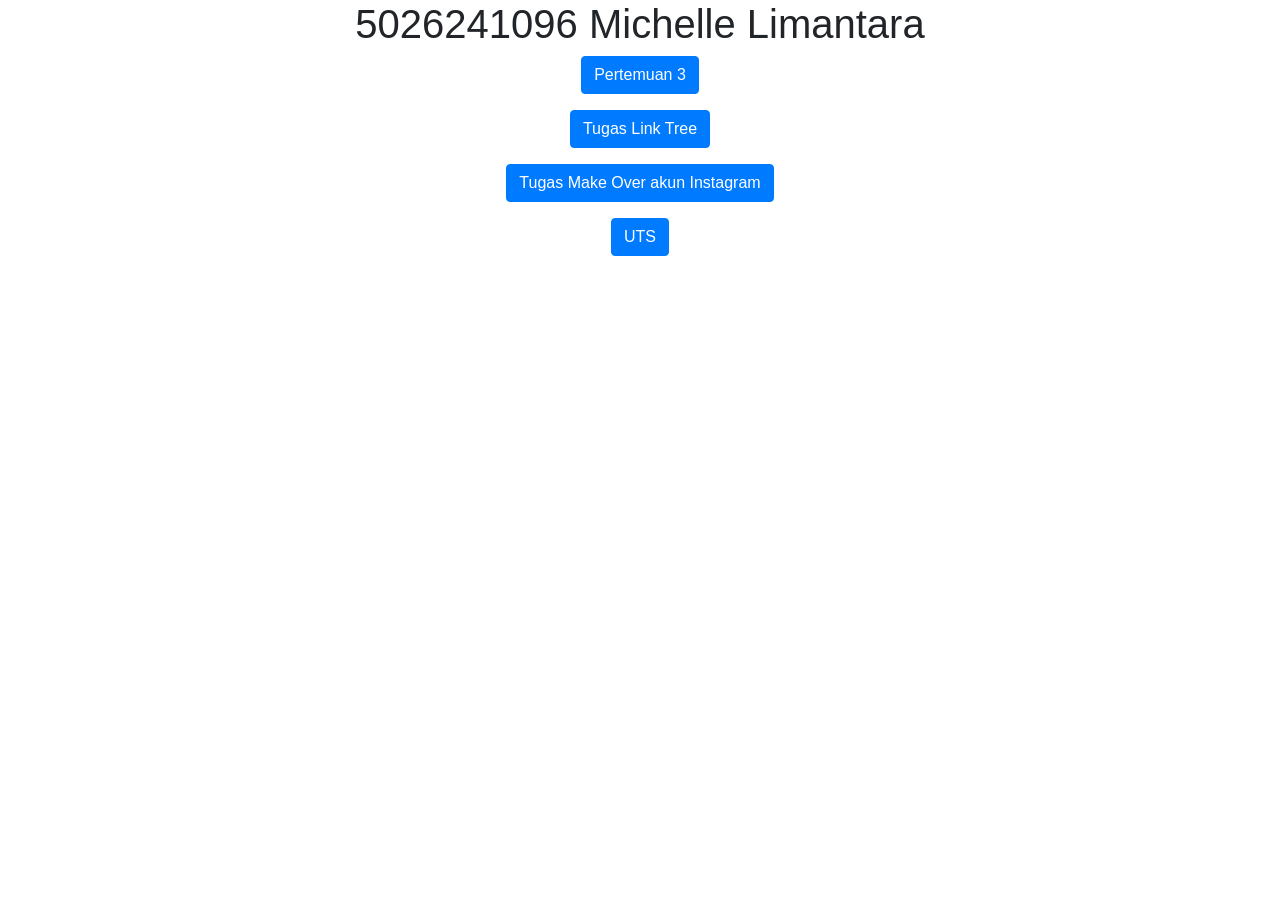
==== index.html @ f4c2e49e "pertemuan 5" ====
<!DOCTYPE html>
<html lang="en">

<head>
    <title>5026241096</title>
    <meta charset="utf-8">
    <meta name="viewport" content="width=device-width, initial-scale=1">
    <link rel="stylesheet" href="https://cdn.jsdelivr.net/npm/bootstrap@4.6.2/dist/css/bootstrap.min.css">
    <script src="https://cdn.jsdelivr.net/npm/jquery@3.7.1/dist/jquery.slim.min.js"></script>
    <script src="https://cdn.jsdelivr.net/npm/popper.js@1.16.1/dist/umd/popper.min.js"></script>
    <script src="https://cdn.jsdelivr.net/npm/bootstrap@4.6.2/dist/js/bootstrap.bundle.min.js"></script>
</head>

<body>
    <div class="container">
        <center>
            <h1>5026241096 Michelle Limantara</h1>
            <p>
                <a href="pertemuan5.html" target="_blank" class="btn btn-primary">
                    Pertemuan 3
                </a>
            </p>
            <p>
                <a href="" target="_blank" class="btn btn-primary">
                    Tugas Link Tree
                </a>
            </p>
            <p>
                <a href="" target="_blank" class="btn btn-primary">
                    Tugas Make Over akun Instagram
                </a>
            </p>
            <p>
                <a href="" target="_blank" class="btn btn-primary">
                    UTS
                </a>
            </p>
        </center>
    </div>
</body>

</html>
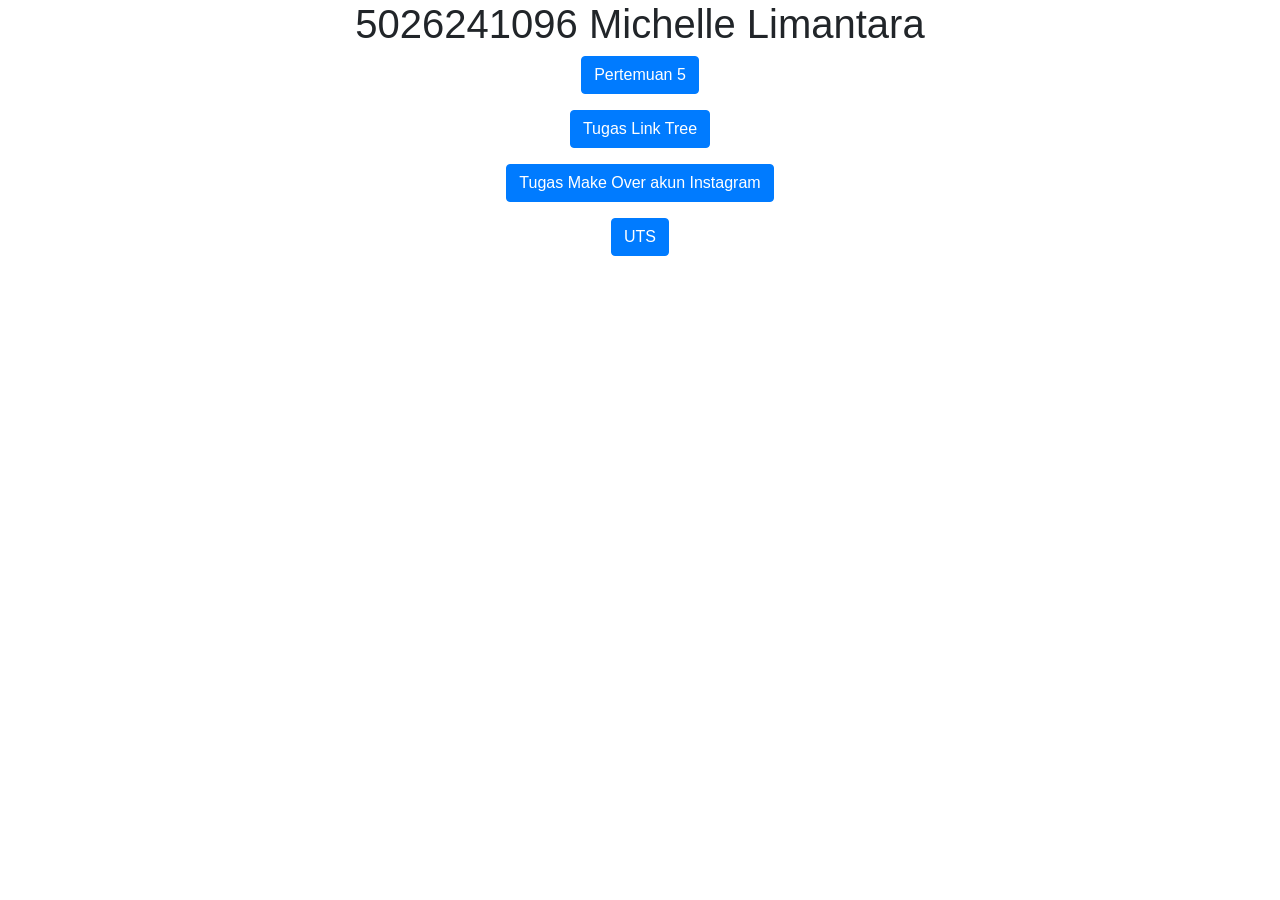
==== commit bf3afb20: "pertemuan 5" ====
--- a/index.html
+++ b/index.html
@@ -17,7 +17,7 @@
             <h1>5026241096 Michelle Limantara</h1>
             <p>
                 <a href="pertemuan5.html" target="_blank" class="btn btn-primary">
-                    Pertemuan 3
+                    Pertemuan 5
                 </a>
             </p>
             <p>
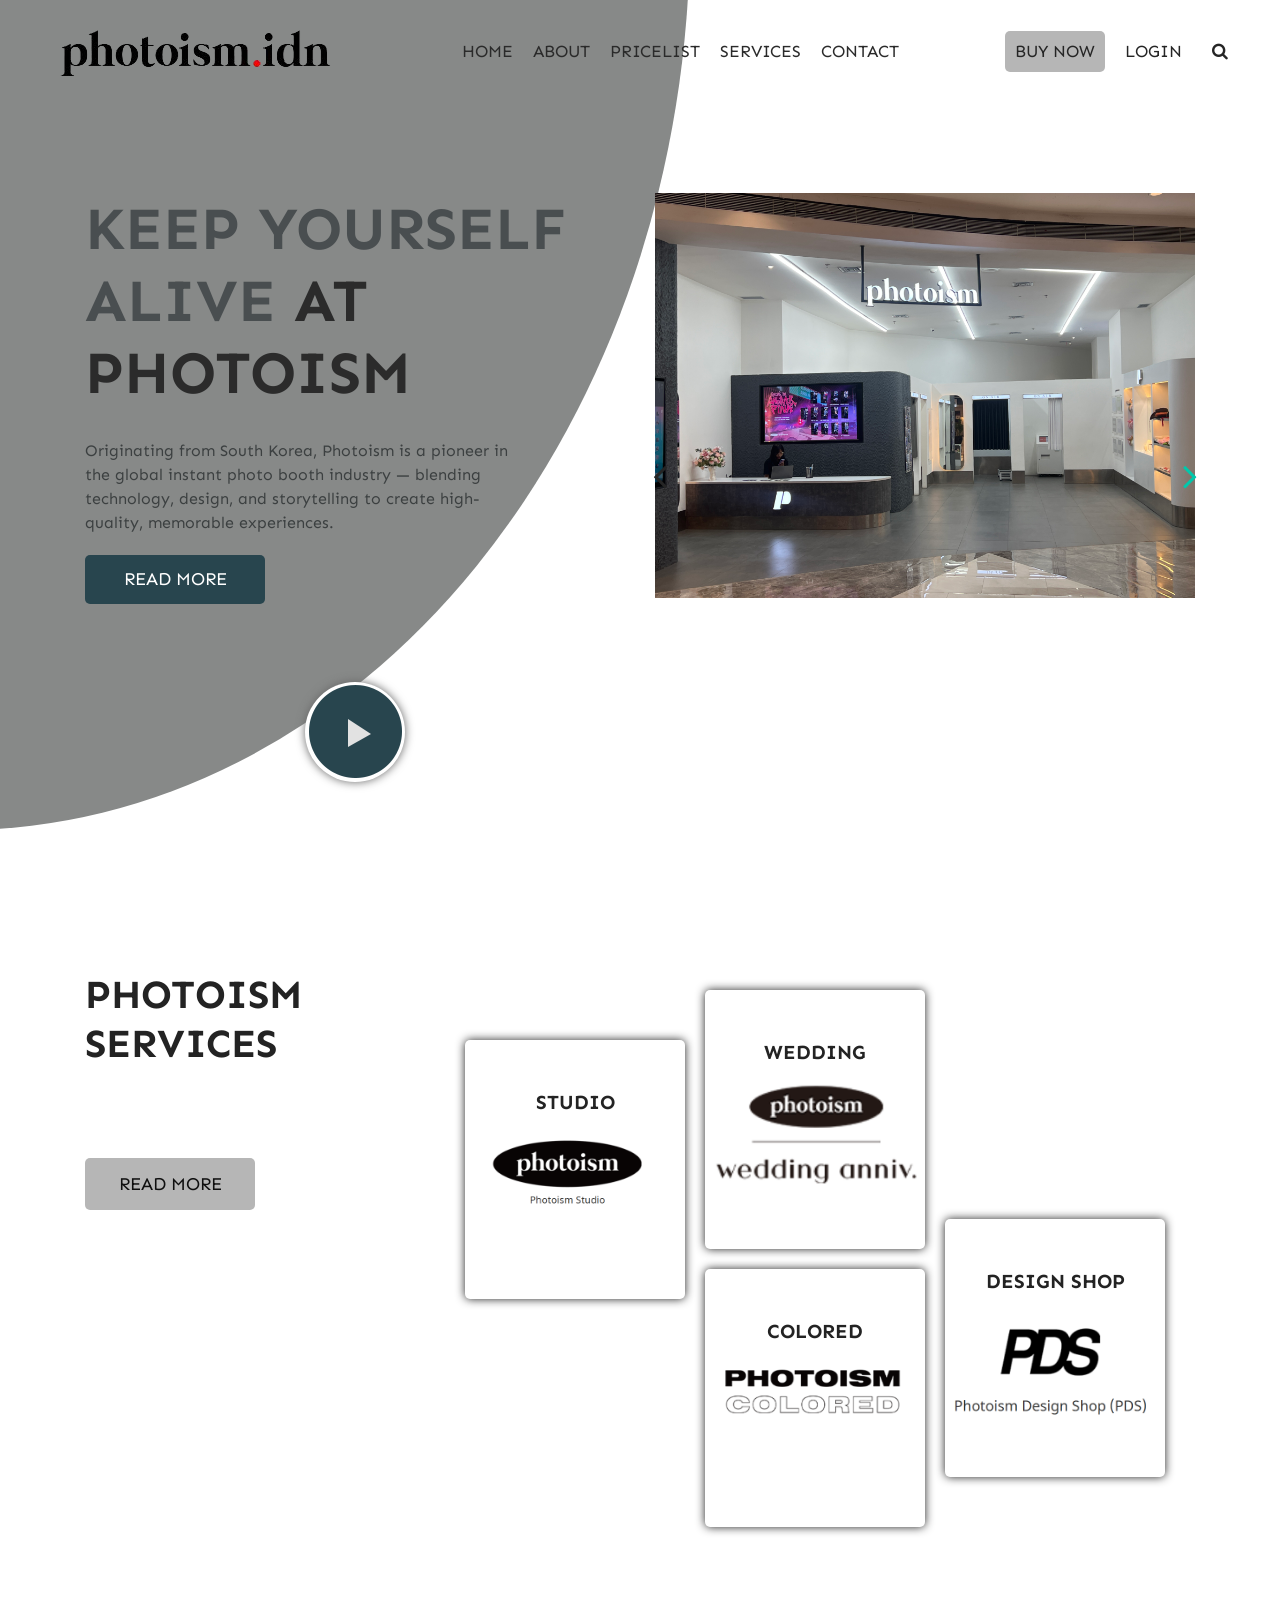
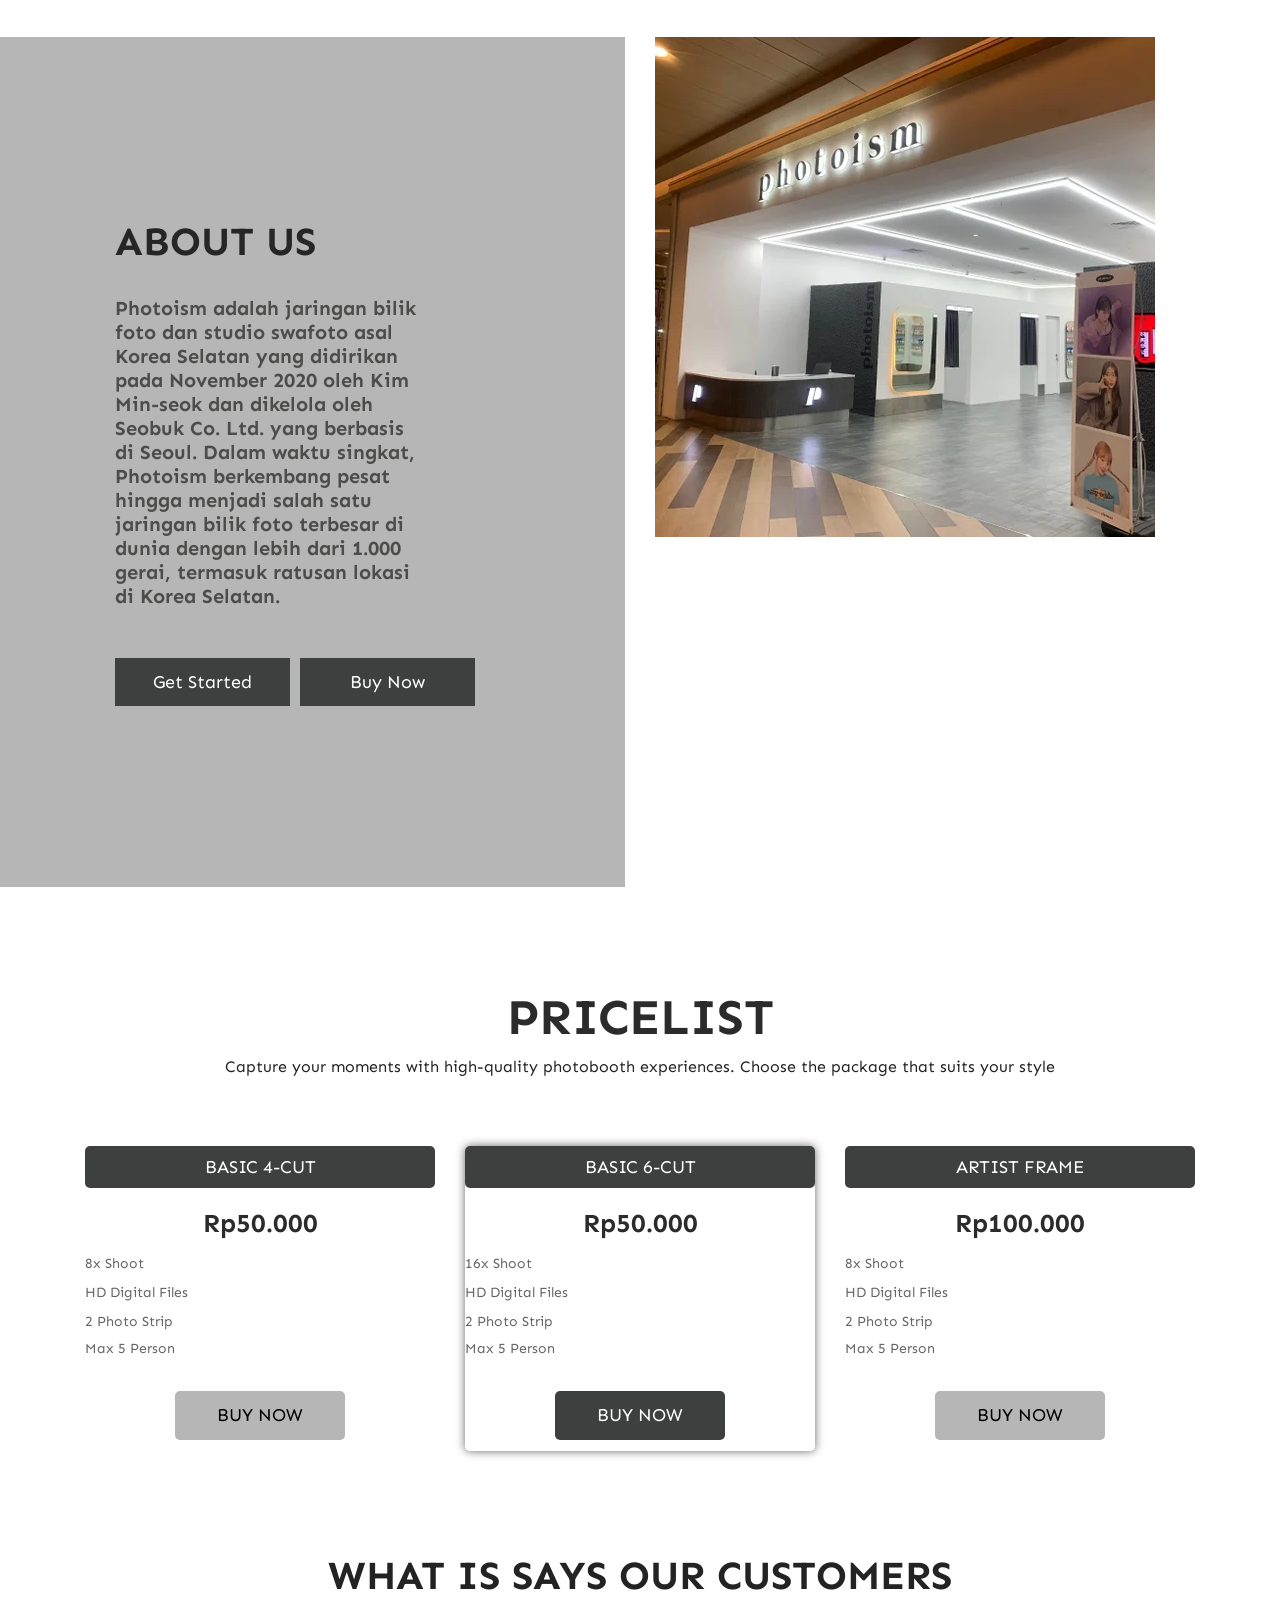
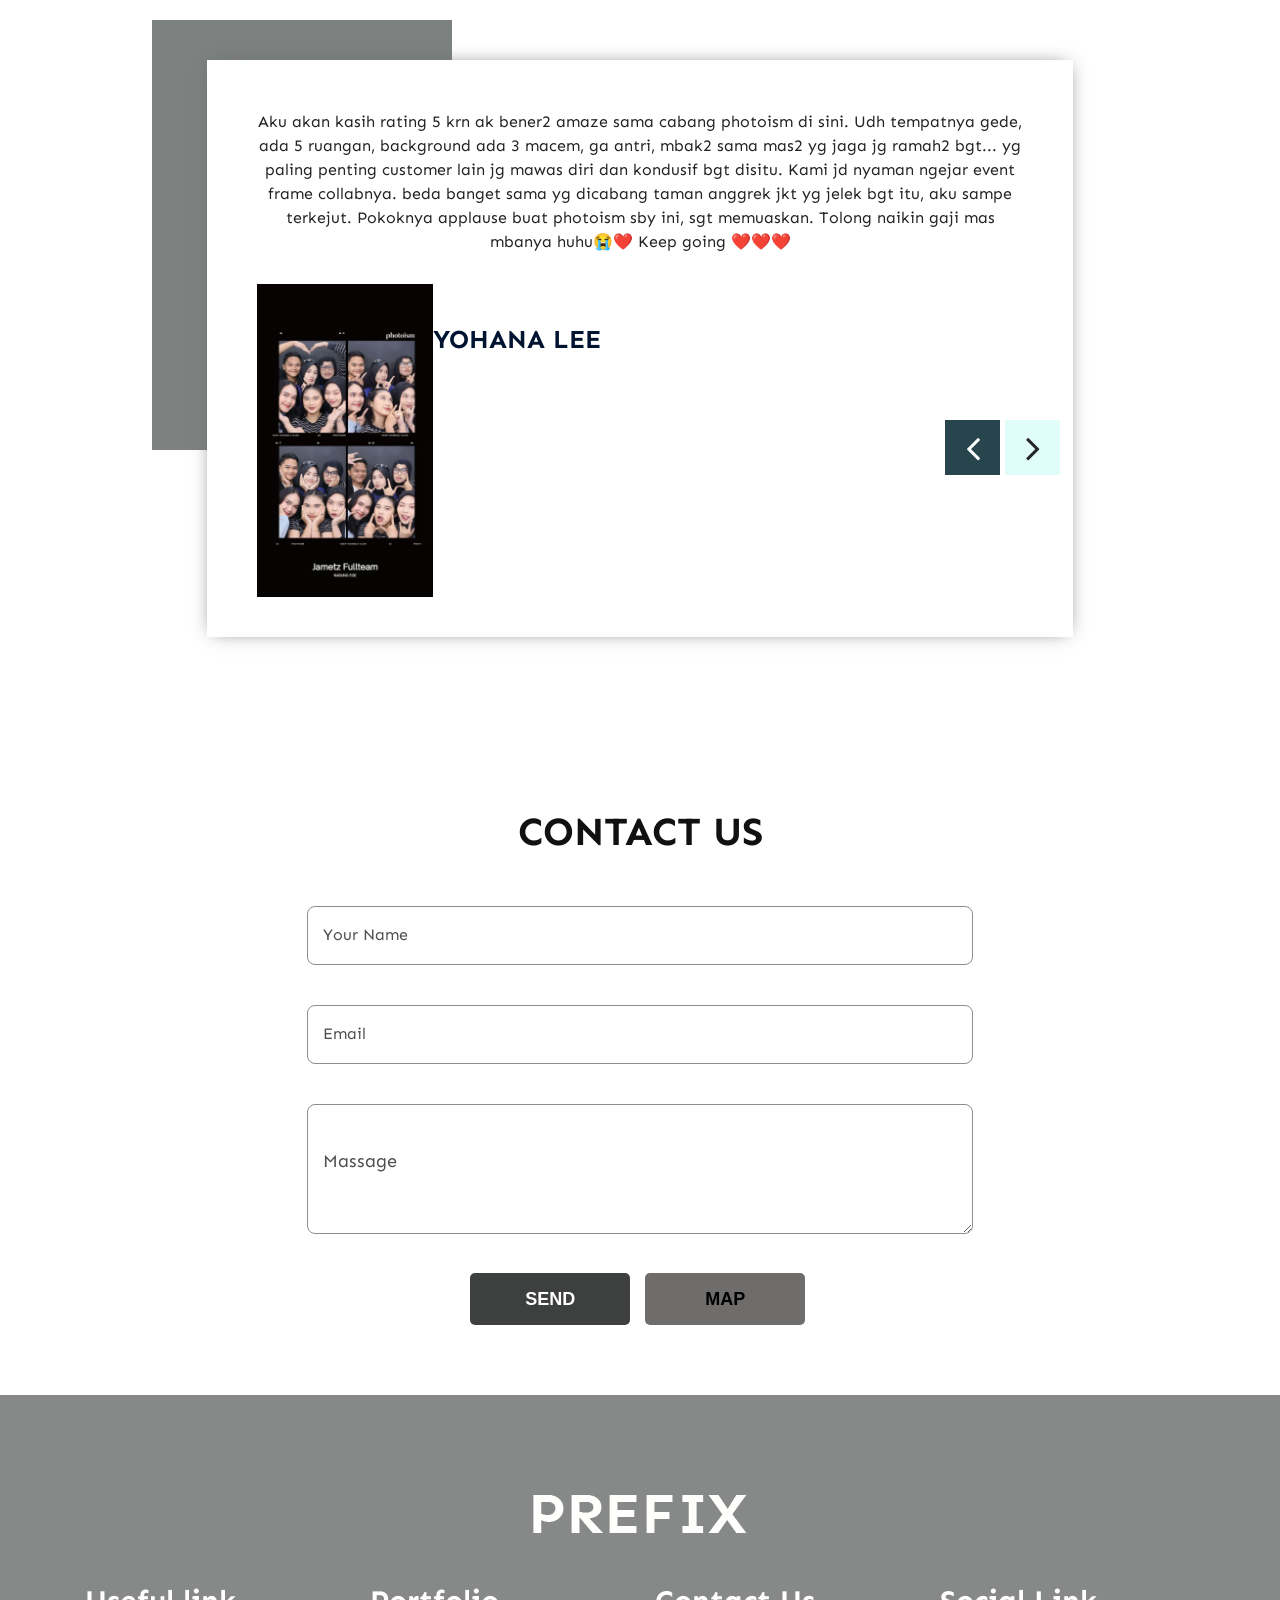
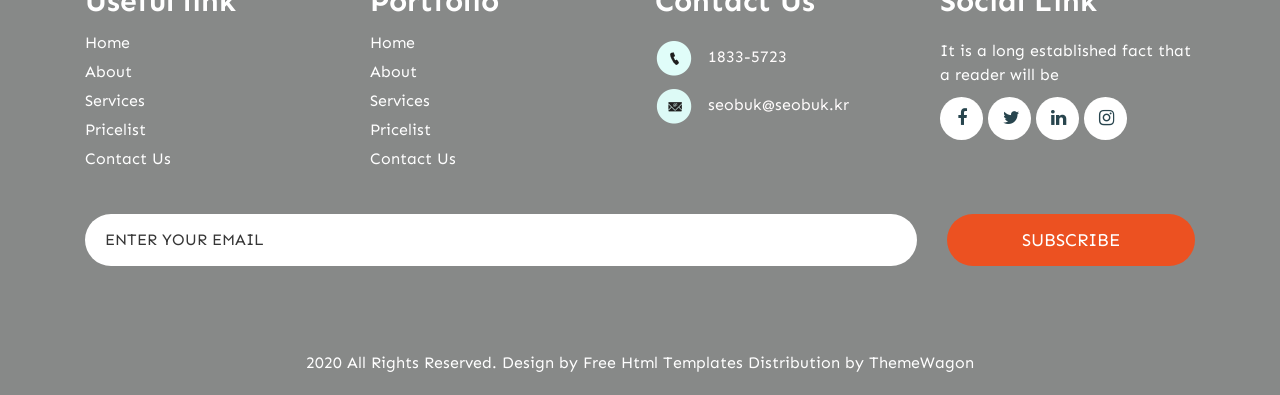
==== commit 30efa628: "ETS 2026" ====
--- a/index.html
+++ b/index.html
@@ -1,42 +1,470 @@
 <!DOCTYPE html>
-<html lang="en">
+<html>
 
 <head>
-    <title>5026241096</title>
-    <meta charset="utf-8">
-    <meta name="viewport" content="width=device-width, initial-scale=1">
-    <link rel="stylesheet" href="https://cdn.jsdelivr.net/npm/bootstrap@4.6.2/dist/css/bootstrap.min.css">
-    <script src="https://cdn.jsdelivr.net/npm/jquery@3.7.1/dist/jquery.slim.min.js"></script>
-    <script src="https://cdn.jsdelivr.net/npm/popper.js@1.16.1/dist/umd/popper.min.js"></script>
-    <script src="https://cdn.jsdelivr.net/npm/bootstrap@4.6.2/dist/js/bootstrap.bundle.min.js"></script>
+   <!-- basic -->
+   <meta charset="utf-8">
+   <meta http-equiv="X-UA-Compatible" content="IE=edge">
+   <meta name="viewport" content="width=device-width, initial-scale=1">
+   <!-- mobile metas -->
+   <meta name="viewport" content="width=device-width, initial-scale=1">
+   <meta name="viewport" content="initial-scale=1, maximum-scale=1">
+   <!-- site metas -->
+   <title>PHOTOISM</title>
+   <meta name="keywords" content="">
+   <meta name="description" content="">
+   <meta name="author" content="">
+   <!-- bootstrap css -->
+   <link rel="stylesheet" type="text/css" href="css/bootstrap.min.css">
+   <!-- style css -->
+   <link rel="stylesheet" type="text/css" href="css/style.css">
+   <!-- Responsive-->
+   <link rel="stylesheet" href="css/responsive.css">
+   <!-- fevicon -->
+   <link rel="icon" href="images/fevicon.png" type="image/gif" />
+   <!-- font css -->
+   <link href="https://fonts.googleapis.com/css2?family=Sen:wght@400;700;800&display=swap" rel="stylesheet">
+   <!-- Scrollbar Custom CSS -->
+   <link rel="stylesheet" href="css/jquery.mCustomScrollbar.min.css">
+   <!-- Tweaks for older IEs-->
+   <link rel="stylesheet" href="https://netdna.bootstrapcdn.com/font-awesome/4.0.3/css/font-awesome.css">
 </head>
 
 <body>
-    <div class="container">
-        <center>
-            <h1>5026241096 Michelle Limantara</h1>
-            <p>
-                <a href="pertemuan5.html" target="_blank" class="btn btn-primary">
-                    Pertemuan 5
-                </a>
-            </p>
-            <p>
-                <a href="" target="_blank" class="btn btn-primary">
-                    Tugas Link Tree
-                </a>
-            </p>
-            <p>
-                <a href="" target="_blank" class="btn btn-primary">
-                    Tugas Make Over akun Instagram
-                </a>
-            </p>
-            <p>
-                <a href="" target="_blank" class="btn btn-primary">
-                    UTS
-                </a>
-            </p>
-        </center>
-    </div>
+   <div class="header_section">
+      <div class="container-fluid">
+         <nav class="navbar navbar-expand-lg navbar-light bg-light">
+            <a class="navbar-brand" href="index.html"><img src="images/logo_photoism.png"></a>
+            <button class="navbar-toggler" type="button" data-toggle="collapse" data-target="#navbarSupportedContent"
+               aria-controls="navbarSupportedContent" aria-expanded="false" aria-label="Toggle navigation">
+               <span class="navbar-toggler-icon"></span>
+            </button>
+            <div class="collapse navbar-collapse" id="navbarSupportedContent">
+               <ul class="navbar-nav ml-auto">
+                  <li class="nav-item active">
+                     <a class="nav-link" href="index.html">Home</a>
+                  </li>
+                  <li class="nav-item">
+                     <a class="nav-link" href="about.html">About</a>
+                  </li>
+                  <li class="nav-item">
+                     <a class="nav-link" href="pricing.html">Pricelist</a>
+                  </li>
+                  <li class="nav-item">
+                     <a class="nav-link" href="services.html">Services</a>
+                  </li>
+                  <li class="nav-item">
+                     <a class="nav-link" href="contact.html">Contact</a>
+                  </li>
+               </ul>
+               <form class="form-inline my-2 my-lg-0">
+                  <div class="login_bt">
+                     <ul>
+                        <li class="active"><a href="#">Buy Now</a></li>
+                        <li><a href="#">Login</a></li>
+                        <li><a href="#"><i class="fa fa-search" aria-hidden="true"></i></a></li>
+                     </ul>
+                  </div>
+               </form>
+            </div>
+         </nav>
+      </div>
+      <!-- banner section start -->
+      <div class="banner_section layout_padding">
+         <div class="container">
+            <div class="row">
+               <div class="col-md-6">
+                  <h1 class="banner_taital">KEEP YOURSELF ALIVE <span style="color: #2b2b2b;">AT PHOTOISM</span></h1>
+                  <p class="banner_text">Originating from South Korea, Photoism is a pioneer in the global instant photo
+                     booth
+                     industry — blending technology, design, and storytelling to create high-quality, memorable
+                     experiences.</p>
+                  <div class="started_text"><a href="#">Read More</a></div>
+                  <div class="play_icon"><img src="images/play-icon.png"></div>
+               </div>
+               <div class="col-md-6">
+                  <div id="banner_slider" class="carousel slide" data-ride="carousel">
+                     <div class="carousel-inner">
+                        <div class="carousel-item active">
+                           <div class="banner_img"><img src="images\foto_photoism.jpg"></div>
+                        </div>
+                        <div class="carousel-item">
+                           <div class="banner_img"><img src="images\foto_photoism2.jpg"></div>
+                        </div>
+                     </div>
+                     <a class="carousel-control-prev" href="#banner_slider" role="button" data-slide="prev">
+                        <i class="fa fa-angle-left"></i>
+                     </a>
+                     <a class="carousel-control-next" href="#banner_slider" role="button" data-slide="next">
+                        <i class="fa fa-angle-right"></i>
+                     </a>
+                  </div>
+               </div>
+            </div>
+         </div>
+      </div>
+      <!-- banner section end -->
+   </div>
+   <!-- services section start -->
+   <div class="services_section layout_padding">
+      <div class="container">
+         <div class="row">
+            <div class="col-md-4">
+               <h1 class="services_taital">Photoism Services</h1>
+               <div class="readmore_btn"><a href="#">Read More</a></div>
+            </div>
+            <div class="col-md-8">
+               <h1 class="services_taital">
+                  <div class="services_box">
+                     <div class="services_box_left">
+                        <h5 class="fashion_text">Studio</h5>
+                        <div><img src="images/photoism-studio.png"></div>
+                     </div>
+                     <div class="services_box_right">
+                        <h5 class="fashion_text">Wedding</h5>
+                        <div><img src="images/photoism-wedding.png"></div>
+                     </div>
+                  </div>
+                  <div class="services_box_2">
+                     <div class="services_box_left">
+                        <h5 class="fashion_text">Colored</h5>
+                        <div><img src="images/photoism-colored.png"></div>
+                     </div>
+                     <div class="services_box_right">
+                        <h5 class="fashion_text">Design Shop</h5>
+                        <div><img src="images/photoism-design-shop.png"></div>
+                     </div>
+                  </div>
+               </h1>
+            </div>
+         </div>
+      </div>
+   </div>
+   <!-- services section end -->
+
+   <!-- about section start -->
+   <div class="about_section layout_padding">
+      <div class="container-fluid">
+         <div class="row">
+            <div class="col-md-6 padding_left0">
+               <div class="about_taital_main">
+                  <h1 class="about_taital">About Us</h1>
+                  <h6 class="about_text">Photoism adalah jaringan bilik foto dan studio swafoto asal Korea Selatan yang
+                     didirikan
+                     pada November 2020 oleh Kim Min-seok dan dikelola oleh Seobuk Co. Ltd. yang berbasis di
+                     Seoul. Dalam waktu singkat, Photoism berkembang pesat hingga menjadi salah satu jaringan
+                     bilik foto terbesar di dunia dengan lebih dari 1.000 gerai, termasuk ratusan lokasi di Korea
+                     Selatan.</h6>
+                  <div class="btn_main">
+                     <div class="started_bt"><a href="#">Get Started</a></div>
+                     <div class="buy_bt active"><a href="#">Buy Now</a></div>
+                  </div>
+               </div>
+            </div>
+            <div class="col-md-6">
+               <div class="about_img"><img src="images/photoism-idn.webp"></div>
+            </div>
+         </div>
+      </div>
+   </div>
+   <!-- about section end -->
+   <!-- pricing section start -->
+   <div class="pricing_section layout_padding">
+      <div class="container">
+         <div class="row">
+            <div class="col-md-12">
+               <h1 class="pricing_taital">Pricelist</h1>
+               <h6 class="enim_text">Capture your moments with high-quality photobooth experiences. Choose the package
+                  that suits your
+                  style</h6>
+            </div>
+         </div>
+         <div class="pricing_section_2">
+            <div class="row">
+               <div class="col-md-4">
+                  <div class="pricing_box">
+                     <h6 class="regular_text">Basic 4-Cut</h6>
+                     <!-- <img src="" class="img-fluid pricing-img" alt=""> -->
+                     <div class="taital_main">
+                        <h3 class="dolor_text">Rp</h3>
+                        <h1 class="dolor_text">50.000</h1>
+                     </div>
+                     <li><i class="using_text"></i> 8x Shoot</li>
+                     <li><i class="using_text"></i> HD Digital Files</li>
+                     <li><i class="using_text"></i> 2 Photo Strip</li>
+                     <li><i class="usimg_text"></i> Max 5 Person</li>
+                     <div class="readmore_bt"><a href="#">Buy Now</a></div>
+                  </div>
+               </div>
+               <div class="col-md-4">
+                  <div class="pricing_box active">
+                     <h6 class="regular_text">Basic 6-Cut</h6>
+                     <div class="taital_main">
+                        <h3 class="dolor_text">Rp</h3>
+                        <h1 class="dolor_text">50.000</h1>
+                     </div>
+                     <li><i class="using_text"></i> 16x Shoot</li>
+                     <li><i class="using_text"></i> HD Digital Files</li>
+                     <li><i class="using_text"></i> 2 Photo Strip</li>
+                     <li><i class="usimg_text"></i> Max 5 Person</li>
+                     <div class="readmore_bt"><a href="#">Buy Now</a></div>
+                  </div>
+               </div>
+               <div class="col-md-4">
+                  <div class="pricing_box">
+                     <h6 class="regular_text">Artist Frame</h6>
+                     <div class="taital_main">
+                        <h3 class="dolor_text">Rp</h3>
+                        <h1 class="dolor_text">100.000</h1>
+                     </div>
+                     <li><i class="using_text"></i> 8x Shoot</li>
+                     <li><i class="using_text"></i> HD Digital Files</li>
+                     <li><i class="using_text"></i> 2 Photo Strip</li>
+                     <li><i class="usimg_text"></i> Max 5 Person</li>
+                     <div class="readmore_bt"><a href="#">Buy Now</a></div>
+                  </div>
+               </div>
+            </div>
+         </div>
+      </div>
+      <!-- pricing section end -->
+      <!-- customer section end -->
+      <div class="customer_section layout_padding">
+         <div class="container">
+            <div class="row">
+               <div class="col-sm-12">
+                  <h1 class="customer_taital">What Is says Our customers</h1>
+               </div>
+            </div>
+         </div>
+         <div id="my_slider" class="carousel slide" data-ride="carousel">
+            <div class="carousel-inner">
+               <div class="carousel-item active">
+                  <div class="customer_section_2">
+                     <div class="container">
+                        <div class="row">
+                           <div class="col-md-12">
+                              <div class="box_main">
+                                 <div class="customer_main">
+                                    <p class="enim_text">Aku akan kasih rating 5 krn ak bener2 amaze sama cabang
+                                       photoism di sini.
+
+                                       Udh tempatnya gede, ada 5 ruangan, background ada 3 macem, ga antri, mbak2 sama
+                                       mas2 yg jaga jg ramah2 bgt... yg paling penting customer lain jg mawas diri dan
+                                       kondusif bgt disitu. Kami jd nyaman ngejar event frame collabnya.
+
+                                       beda banget sama yg dicabang taman anggrek jkt yg jelek bgt itu, aku sampe
+                                       terkejut.
+
+                                       Pokoknya applause buat photoism sby ini, sgt memuaskan. Tolong naikin gaji mas
+                                       mbanya huhu😭❤️ Keep going ❤️❤️❤️ </p>
+                                    <div class="customer_left">
+                                       <div class="customer_img"><img src="images/review1.webp"></div>
+                                    </div>
+                                    <div class="customer_right">
+                                       <h3 class="customer_name">yohana lee</h3>
+                                    </div>
+                                 </div>
+                              </div>
+                           </div>
+                        </div>
+                     </div>
+                  </div>
+               </div>
+               <div class="carousel-item">
+                  <div class="customer_section_2">
+                     <div class="container">
+                        <div class="row">
+                           <div class="col-md-12">
+                              <div class="box_main">
+                                 <div class="customer_main">
+                                    <p class="enim_text">Kemarin baru aja kesini, dan untungnya lagi sepi aja jadi
+                                       nggaaaak antri lama. Waktu dateng, staff nya langsung menyambut dengan ramah yang
+                                       awalnya cuma ngobrol sama staff lain, langsung mengalihkan pandangan ke customer
+                                       🥹🫶🏼 it really warms my heart how fast they handling their customers and making
+                                       us comfortable. Direkomendasiin buat siap siap dulu, fotonya ditunjukkin caranya
+                                       😩 salting baaaaanget 💗 habis foto dikasih plastik, staff nya compliment hasil
+                                       foto daaaan humble banget oi. Overall staff nya 10/10, tolong staff nya kaka
+                                       cantik 3 orang itu ajaya HEHEHEHE ;0 loveitloveit. </p>
+                                    <div class="customer_left">
+                                       <div class="customer_img"><img src="images/review2.webp"></div>
+                                    </div>
+                                    <div class="customer_right">
+                                       <h3 class="customer_name">Mark Lee's lover, Selly</h3>
+                                    </div>
+                                 </div>
+                              </div>
+                           </div>
+                        </div>
+                     </div>
+                  </div>
+               </div>
+               <div class="carousel-item">
+                  <div class="customer_section_2">
+                     <div class="container">
+                        <div class="row">
+                           <div class="col-md-12">
+                              <div class="box_main">
+                                 <div class="customer_main">
+                                    <p class="enim_text">besttt photoism di surabaya no doubt 💯. kakak kakaknya super
+                                       helpful, selalu dijelasin sebelum foto caranya dan mau bg yang mana. habis foto
+                                       langsung ditawarin plastik buat photonya bisa disimpen biar tetep bagus 😎 much
+                                       love kak mercy, kak dila, kak rere, kak sam super helpful super friendly, besttt
+                                       pol ✋️</p>
+                                    <div class="customer_left">
+                                       <div class="customer_img"><img src="images/review3.webp"></div>
+                                    </div>
+                                    <div class="customer_right">
+                                       <h3 class="customer_name">Ananda Tasnim</h3>
+                                    </div>
+                                 </div>
+                              </div>
+                           </div>
+                        </div>
+                     </div>
+                  </div>
+               </div>
+            </div>
+            <a class="carousel-control-prev" href="#my_slider" role="button" data-slide="prev">
+               <i class="fa fa-angle-left"></i>
+            </a>
+            <a class="carousel-control-next" href="#my_slider" role="button" data-slide="next">
+               <i class="fa fa-angle-right"></i>
+            </a>
+         </div>
+      </div>
+      <!-- customer section end -->
+      <!-- contact section start -->
+      <div class="contact_section layout_padding">
+         <div class="container">
+            <div class="row">
+               <div class="col-sm-12">
+                  <h1 class="contact_taital contact_heading">Contact Us</h1>
+               </div>
+            </div>
+            <div class="contact_section_2">
+               <div class="row">
+                  <div class="col-md-12">
+                     <div class="mail_section map_form_container">
+                        <form action="">
+                           <input type="text" class="mail_text" placeholder="Your Name" name="Your Name">
+                           <input type="text" class="mail_text" placeholder="Email" name="Email">
+                           <textarea class="massage-bt" placeholder="Massage" rows="5" id="comment"
+                              name="Massage"></textarea>
+                           <div class="contact_btn_main">
+                              <div class="send_bt active"><a href="#">Send</a></div>
+                              <div class="map_bt"><a href="#" id="showMap">Map</a></div>
+                           </div>
+                        </form>
+                        <div class="map_main map_container">
+                           <div class="map-responsive">
+                              <iframe
+                                src="https://www.google.com/maps/d/u/0/embed?mid=1ci3MBok2-vne-sGgKAIz_0JEvu2MKkA&ehbc=2E312F"
+                                width="640" height="480" frameborder="0" style="border:0; width: 100%; height: 270px;"
+                                allowfullscreen="" loading="lazy" referrerpolicy="no-referrer-when-downgrade"></iframe>
+                              <div class="btn_main">
+                                 <div class="map_bt d-flex justify-content-center w-100 map_center"><a href="#"
+                                       id="showForm">Form</a></div>
+                              </div>
+                           </div>
+                        </div>
+                     </div>
+                  </div>
+               </div>
+            </div>
+         </div>
+      </div>
+      <!-- contact section end -->
+      <!-- footer section start -->
+      <div class="footer_section layout_padding">
+         <div class="container">
+            <div class="row">
+               <div class="col-md-12">
+                  <div class="footer_logo"><img src="images/footer-logo.png"></div>
+               </div>
+            </div>
+            <div class="footer_section_2">
+               <div class="row">
+                  <div class="col-lg-3 col-sm-6">
+                     <h2 class="useful_text">Useful link </h2>
+                     <div class="footer_menu">
+                        <ul>
+                           <li><a href="index.html">Home</a></li>
+                           <li><a href="about.html">About</a></li>
+                           <li><a href="services.html">Services</a></li>
+                           <li><a href="pricing.html">Pricelist</a></li>
+                           <li><a href="contact.html">Contact Us</a></li>
+                        </ul>
+                     </div>
+                  </div>
+                  <div class="col-lg-3 col-sm-6">
+                     <h2 class="useful_text">Portfolio</h2>
+                     <div class="footer_menu">
+                        <ul>
+                           <li><a href="index.html">Home</a></li>
+                           <li><a href="about.html">About</a></li>
+                           <li><a href="services.html">Services</a></li>
+                           <li><a href="pricing.html">Pricelist</a></li>
+                           <li><a href="contact.html">Contact Us</a></li>
+                        </ul>
+                     </div>
+                  </div>
+                  <div class="col-lg-3 col-sm-6">
+                     <h2 class="useful_text">Contact Us</h2>
+                     <div class="location_text"><img src="images/call-icon.png"><span class="padding_left_15"><a
+                              href="#">1833-5723</a></span></div>
+                     <div class="location_text"><img src="images/mail-icon.png"><span class="padding_left_15"><a
+                              href="#">seobuk@seobuk.kr</a></span></div>
+                  </div>
+                  <div class="col-lg-3 col-sm-6">
+                     <h2 class="useful_text">Social Link</h2>
+                     <p class="footer_text">It is a long established fact that a reader will be </p>
+                     <div class="social_icon">
+                        <ul>
+                           <li><a href="#"><i class="fa fa-facebook" aria-hidden="true"></i></a></li>
+                           <li><a href="#"><i class="fa fa-twitter" aria-hidden="true"></i></a></li>
+                           <li><a href="#"><i class="fa fa-linkedin" aria-hidden="true"></i></a></li>
+                           <li><a href="#"><i class="fa fa-instagram" aria-hidden="true"></i></a></li>
+                        </ul>
+                     </div>
+                  </div>
+               </div>
+            </div>
+            <div class="input_main">
+               <input type="text" class="email_text" placeholder="Enter your email" name="Enter your email">
+               <div class="subscribe_bt"><a href="#">Subscribe</a></div>
+            </div>
+         </div>
+      </div>
+      <!-- footer section end -->
+      <!-- copyright section start -->
+      <div class="copyright_section">
+         <div class="container">
+            <p class="copyright_text">2020 All Rights Reserved. Design by <a href="https://html.design">Free Html
+                  Templates</a> Distribution by <a href="https://themewagon.com">ThemeWagon</a></p>
+         </div>
+      </div>
+      <!-- copyright section end -->
+      <!-- Javascript files-->
+      <script src="js/jquery.min.js"></script>
+      <script src="js/popper.min.js"></script>
+      <script src="js/bootstrap.bundle.min.js"></script>
+      <script src="js/jquery-3.0.0.min.js"></script>
+      <script src="js/plugin.js"></script>
+      <!-- sidebar -->
+      <script src="js/jquery.mCustomScrollbar.concat.min.js"></script>
+      <script src="js/custom.js"></script>
+      <!-- javascript -->
+      <script>
+         // Material Select Initialization
+         $(document).ready(function () {
+            $('.mdb-select').materialSelect();
+            $('.select-wrapper.md-form.md-outline input.select-dropdown').bind('focus blur', function () {
+               $(this).closest('.select-outline').find('label').toggleClass('active');
+               $(this).closest('.select-outline').find('.caret').toggleClass('active');
+            });
+         });
+      </script>
 </body>
 
 </html>
--- a/css/style.css
+++ b/css/style.css
@@ -0,0 +1,1465 @@
+/*--------------------------------------------------------------------- File Name: style.css ---------------------------------------------------------------------*/
+
+
+/*--------------------------------------------------------------------- import Files ---------------------------------------------------------------------*/
+
+@import url(animate.min.css);
+@import url(normalize.css);
+@import url(icomoon.css);
+@import url(css/font-awesome.min.css);
+@import url(meanmenu.css);
+@import url(owl.carousel.min.css);
+@import url(swiper.min.css);
+@import url(slick.css);
+@import url(jquery.fancybox.min.css);
+@import url(jquery-ui.css);
+@import url(nice-select.css);
+
+/*--------------------------------------------------------------------- skeleton ---------------------------------------------------------------------*/
+
+* {
+    box-sizing: border-box !important;
+    transition: ease all 0.5s;
+}
+
+html {
+    scroll-behavior: smooth;
+}
+
+body {
+    color: #666666;
+    font-size: 14px;
+    font-family: 'Sen', sans-serif;
+    line-height: 1.80857;
+    font-weight: normal;
+    overflow-x: hidden;
+}
+
+a {
+    color: #1f1f1f;
+    text-decoration: none !important;
+    outline: none !important;
+    -webkit-transition: all .3s ease-in-out;
+    -moz-transition: all .3s ease-in-out;
+    -ms-transition: all .3s ease-in-out;
+    -o-transition: all .3s ease-in-out;
+    transition: all .3s ease-in-out;
+}
+
+h1,
+h2,
+h3,
+h4,
+h5,
+h6 {
+    letter-spacing: 0;
+    font-weight: normal;
+    position: relative;
+    padding: 0 0 10px 0;
+    font-weight: normal;
+    line-height: normal;
+    color: #111111;
+    margin: 0
+}
+
+h1 {
+    font-size: 24px
+}
+
+h2 {
+    font-size: 22px
+}
+
+h3 {
+    font-size: 18px
+}
+
+h4 {
+    font-size: 16px
+}
+
+h5 {
+    font-size: 14px
+}
+
+h6 {
+    font-size: 13px
+}
+
+*,
+*::after,
+*::before {
+    -webkit-box-sizing: border-box;
+    -moz-box-sizing: border-box;
+    box-sizing: border-box;
+}
+
+h1 a,
+h2 a,
+h3 a,
+h4 a,
+h5 a,
+h6 a {
+    color: #212121;
+    text-decoration: none!important;
+    opacity: 1
+}
+
+button:focus {
+    outline: none;
+}
+
+ul,
+li,
+ol {
+    margin: 0px;
+    padding: 0px;
+    list-style: none;
+}
+
+p {
+    margin: 20px;
+    font-weight: 300;
+    font-size: 15px;
+    line-height: 24px;
+}
+
+a {
+    color: #222222;
+    text-decoration: none;
+    outline: none !important;
+}
+
+a,
+.btn {
+    text-decoration: none !important;
+    outline: none !important;
+    -webkit-transition: all .3s ease-in-out;
+    -moz-transition: all .3s ease-in-out;
+    -ms-transition: all .3s ease-in-out;
+    -o-transition: all .3s ease-in-out;
+    transition: all .3s ease-in-out;
+}
+
+img {
+    max-width: 100%;
+    height: auto;
+}
+
+ :focus {
+    outline: 0;
+}
+
+.paddind_bottom_0 {
+    padding-bottom: 0 !important;
+}
+
+.btn-custom {
+    margin-top: 20px;
+    background-color: transparent !important;
+    border: 2px solid #ddd;
+    padding: 12px 40px;
+    font-size: 16px;
+}
+
+.lead {
+    font-size: 18px;
+    line-height: 30px;
+    color: #767676;
+    margin: 0;
+    padding: 0;
+}
+
+.form-control:focus {
+    border-color: #ffffff !important;
+    box-shadow: 0 0 0 .2rem rgba(255, 255, 255, .25);
+}
+
+.navbar-form input {
+    border: none !important;
+}
+
+.badge {
+    font-weight: 500;
+}
+
+blockquote {
+    margin: 20px 0 20px;
+    padding: 30px;
+}
+
+button {
+    border: 0;
+    margin: 0;
+    padding: 0;
+    cursor: pointer;
+}
+
+.full {
+    float: left;
+    width: 100%;
+}
+
+.layout_padding {
+    padding-top: 100px;
+    padding-bottom: 0px;
+}
+
+.padding_0 {
+    padding: 0px;
+}
+
+
+/* header section start */
+
+.header_section {
+    width: 100%;
+    float: left;
+    background-image: url(../images/banner-bg.png);
+    height: auto;
+    background-size: 100%;
+    background-repeat: no-repeat;
+}
+
+.header_section::after {
+    content: '';
+    position: absolute;
+    width: 730px;
+    height: 900px;
+    background-color: #878988;
+    left: -40px;
+    top: -70px;
+    z-index: -1;
+    border-bottom-right-radius: 100%;
+}
+
+.header_bg {
+    background-color: #a1a1a1 !important;
+}
+
+.header_bg::after {
+    display: none;
+}
+
+.header_bg {
+    background: #fb6818;
+    border-bottom: 1px solid #ffffff;
+}
+
+.bg-light {
+    background-color: transparent !important;
+}
+
+.mr-auto,
+.mx-auto {
+    margin: 0 auto;
+    text-align: center;
+}
+
+.ml-auto,
+.mx-auto {
+    margin: 0 auto;
+}
+
+.navbar-expand-lg .navbar-nav .nav-link {
+    padding: 3px 10px;
+    font-size: 17px;
+    color: #2a2a2a;
+    border-radius: 5px;
+    text-transform: uppercase;
+}
+
+.navbar-light .navbar-nav .active>.nav-link,
+.navbar-light .navbar-nav .nav-link.active,
+.navbar-light .navbar-nav .nav-link.show,
+.navbar-light .navbar-nav .show>.nav-link {
+    color: #2a2a2a;
+}
+
+.navbar-light .navbar-nav .nav-link:focus,
+.navbar-light .navbar-nav .nav-link:hover {
+    color: #2a2a2a;
+}
+
+.navbar-brand {
+    margin: 0px;
+    float: right;
+}
+
+.navbar {
+    padding: 15px 15px;
+}
+
+.user_icon {
+    padding-right: 15px;
+}
+
+.login_bt {
+    width: 250px;
+}
+
+.login_bt ul {
+    margin: 0px;
+    padding: 0px;
+}
+
+.login_bt li a {
+    float: left;
+    font-size: 17px;
+    color: #252525;
+    text-transform: uppercase;
+    padding: 5px 10px;
+    background-color: transparent;
+    margin: 0px 5px;
+    border-radius: 5px;
+}
+
+.login_bt li a:hover {
+    color: #252525;
+    background-color: #b6b6b6;
+}
+
+.login_bt li.active a {
+    color: #252525;
+    background-color: #b6b6b6;
+}
+
+
+/* header section end */
+
+
+/* banner section start */
+
+.banner_section {
+    width: 100%;
+    float: left;
+    padding: 90px 0px;
+}
+
+.banner_taital {
+    width: 90%;
+    font-size: 60px;
+    color: #494e50;
+    text-transform: uppercase;
+    font-weight: bold;
+}
+
+.banner_text {
+    width: 80%;
+    font-size: 16px;
+    color: #3c4041;
+    float: left;
+    margin-left: 0px;
+}
+
+.started_text {
+    width: 180px;
+    float: left;
+    margin-top: 0px;
+}
+
+.started_text a {
+    width: 100%;
+    float: left;
+    padding: 8px 10px;
+    color: #ffffff;
+    background-color: #28454e;
+    text-align: center;
+    font-size: 18px;
+    border-radius: 5px;
+    text-transform: uppercase;
+}
+
+.started_text a:hover {
+    color: #252525;
+    background-color: #ffffff;
+}
+
+#banner_slider a.carousel-control-prev {
+    left: -15px;
+    top: 263px;
+    color: #252525;
+}
+
+#banner_slider a.carousel-control-next {
+    right: -15px;
+    top: 263px;
+}
+
+#banner_slider .carousel-control-next,
+#banner_slider .carousel-control-prev {
+    width: 40px;
+    height: 40px;
+    opacity: 1;
+    font-size: 40px;
+    color: #00c8ac;
+}
+
+#banner_slider .carousel-control-next:focus,
+#banner_slider .carousel-control-next:hover,
+#banner_slider .carousel-control-prev:focus,
+#banner_slider .carousel-control-prev:hover {
+    color: #252525;
+}
+
+.play_icon {
+    width: 100%;
+    float: left;
+    position: relative;
+    z-index: 5;
+    text-align: center;
+    margin-top: 80px;
+}
+
+.play_icon::before {
+    content: '';
+    position: absolute;
+    top: 48px;
+    left: 100px;
+    width: 100px;
+    height: 100px;
+    transform: translate(-50%, -50%);
+    background-color: #ffffff;
+    border-radius: 100%;
+    animation: fadeEffect 1.3s infinite ease;
+    box-shadow: 0px 0px 10px 0px;
+    right: 0px;
+    margin: 0 auto;
+    z-index: -1;
+}
+
+@keyframes fadeEffect {
+    0% {
+        transform: translate(-50%, -50%) scale(1);
+        opacity: 1
+    }
+    100% {
+        transform: translate(-50%, -50%) scale(1.2);
+        opacity: 0;
+    }
+}
+
+
+/* banner section end */
+
+
+/* select box section start */
+
+.select_box_section {
+    width: 100%;
+    float: left;
+    margin-bottom: 100px;
+    border-top: 10px solid #000;
+    border-radius: 20px;
+}
+
+.select_box_main {
+    width: 100%;
+    background-color: #ffffff;
+    height: auto;
+    padding: 40px 20px;
+    border-radius: 20px;
+    box-shadow: 0px 20px 50px 0px #eaeaea !important;
+}
+
+.md-outline.select-wrapper+label {
+    top: .5em !important;
+    z-index: 2 !important;
+}
+
+.nice-select {
+    width: 100%;
+    background-color: transparent !important;
+    border: 1px solid #252525;
+    border-radius: 5px;
+}
+
+.nice-select:after {
+    width: 10px;
+    height: 10px;
+}
+
+.nice-select {
+    color: #d0d1d2;
+    font-size: 18px;
+}
+
+.enter_bt {
+    width: 100%;
+    float: left;
+    font-size: 18px;
+    color: #d0d1d2;
+    background-color: transparent;
+    padding: 10px;
+    border: 1px solid #252525;
+    border-radius: 5px;
+}
+
+input.enter_bt::placeholder {
+    color: #d0d1d2;
+}
+
+.search_btn {
+    width: 170px;
+    margin: 0 auto;
+    text-align: center;
+    padding-top: 50px;
+}
+
+.search_btn a {
+    width: 100%;
+    float: left;
+    font-size: 18px;
+    color: #0f0f0f;
+    text-transform: uppercase;
+    background-color: #e0fdf9;
+    padding: 10px;
+    text-align: center;
+    border-radius: 5px;
+}
+
+.search_btn a:hover {
+    color: #ffffff;
+    background-color: #28454e;
+}
+
+
+/* select box section end */
+
+
+/* services section start */
+
+.services_section {
+    width: 100%;
+    float: left;
+}
+
+.services_taital {
+    width: 100%;
+    float: left;
+    font-size: 40px;
+    color: #232323;
+    font-weight: bold;
+    text-transform: uppercase;
+}
+
+.services_text {
+    width: 100%;
+    float: left;
+    font-size: 15px;
+    color: #232323;
+    margin-left: 0px;
+    padding-top: 20px;
+}
+
+.readmore_btn {
+    width: 170px;
+    float: left;
+    margin-top: 80px;
+}
+
+.readmore_btn a {
+    width: 100%;
+    float: left;
+    font-size: 18px;
+    color: #0f0f0f;
+    text-transform: uppercase;
+    background-color: #b6b6b6;
+    padding: 10px;
+    border-radius: 5px;
+    text-align: center;
+}
+
+.readmore_btn a:hover {
+    color: #ffffff;
+    background-color: #3e4040;
+}
+
+.services_box {
+    width: 100%;
+    display: flex;
+    margin-top: 20px;
+}
+
+.fashion_text {
+    width: 100%;
+    float: left;
+    font-size: 20px;
+    color: #232323;
+    text-align: center;
+    text-transform: uppercase;
+    font-weight: bold;
+}
+
+.services_box_left {
+    width: 220px;
+    height: auto;
+    padding: 50px 0px;
+    text-align: center;
+    box-shadow: 0px 0px 10px 0px;
+    top: 50px;
+    position: relative;
+    border-radius: 5px;
+}
+
+.services_box_right {
+    width: 220px;
+    height: auto;
+    padding: 50px 0px;
+    text-align: center;
+    box-shadow: 0px 0px 10px 0px;
+    margin-left: 20px;
+    border-radius: 5px;
+}
+
+.services_box_2 {
+    width: 100%;
+    display: flex;
+    margin-top: 20px;
+    padding-left: 240px;
+    position: relative;
+    top: -50px;
+}
+
+
+/* blog section start */
+
+.blog_section {
+    width: 100%;
+    float: left;
+}
+
+.blog_taital {
+    width: 100%;
+    float: left;
+    font-size: 50px;
+    color: #292929;
+    text-transform: uppercase;
+    font-weight: bold;
+    text-align: center;
+}
+
+.blog_section_2 {
+    width: 100%;
+    float: left;
+    padding-top: 60px;
+}
+
+.blog_img {
+    width: 100%;
+    float: left;
+    position: relative;
+}
+
+.blog_img img {
+    min-height: 380px;
+    margin-top: 10px;
+}
+
+.number_text {
+    width: 40px;
+    height: 40px;
+    font-size: 20px;
+    color: #fff;
+    background-color: #28454e;
+    text-align: center;
+    text-transform: uppercase;
+    position: absolute;
+    justify-content: center;
+    align-items: center;
+    padding: 8px;
+    top: 0px;
+}
+
+.callnow_btn {
+    width: 100%;
+    display: flex;
+    padding-top: 30px;
+}
+
+.chat_bt {
+    width: 170px;
+    float: right;
+}
+
+.chat_bt a {
+    width: 100%;
+    float: left;
+    font-size: 16px;
+    color: #232323;
+    text-align: center;
+    background-color: #e0fdf9;
+    padding: 8px;
+}
+
+.chat_bt a:hover {
+    color: #ffffff;
+    background-color: #28454e;
+}
+
+.call_bt {
+    width: 170px;
+    float: right;
+    margin-left: 20px;
+}
+
+.call_bt a {
+    width: 100%;
+    float: right;
+    font-size: 16px;
+    color: #232323;
+    text-align: center;
+    background-color: #e0fdf9;
+    padding: 8px;
+}
+
+.call_bt a:hover {
+    color: #ffffff;
+    background-color: #28454e;
+}
+
+.call_bt.active a {
+    color: #ffffff;
+    background-color: #28454e;
+}
+
+#main_slider a.carousel-control-prev {
+    left: -80px;
+    top: 150px;
+}
+
+#main_slider a.carousel-control-next {
+    right: -80px;
+    top: 150px;
+}
+
+#main_slider .carousel-control-next,
+#main_slider .carousel-control-prev {
+    width: 40px;
+    height: 40px;
+    opacity: 1;
+    font-size: 50px;
+    color: #252525;
+}
+
+#main_slider .carousel-control-next:focus,
+#main_slider .carousel-control-next:hover,
+#main_slider .carousel-control-prev:focus,
+#main_slider .carousel-control-prev:hover {
+    color: #00c8ac;
+}
+
+
+/* blog section end */
+
+
+/* about_section section start */
+
+.about_section {
+    width: 100%;
+    float: left;
+}
+
+.about_taital_main {
+    width: 100%;
+    float: left;
+    padding: 180px 0px 181px 115px;
+    background-color: #b6b6b6;
+    height: auto;
+    background-size: 100%;
+}
+
+.about_taital {
+    width: 100%;
+    float: left;
+    font-size: 40px;
+    color: #262626;
+    font-weight: bold;
+    text-transform: uppercase;
+}
+
+.about_text {
+    width: 60%;
+    float: left;
+    font-size: 20px;
+    color: #4c4c4b;
+    margin: 0px;
+    padding-top: 20px;
+    font-weight: bold;
+}
+
+.btn_main {
+    width: 100%;
+    float: left;
+    padding-top: 40px;
+}
+
+.started_bt {
+    width: 175px;
+    float: left;
+}
+
+.started_bt a {
+    width: 100%;
+    float: left;
+    font-size: 18px;
+    background-color: #3e4040;
+    color: #ffffff;
+    text-align: center;
+    padding: 8px;
+}
+
+.started_bt a:hover {
+    color: #ffffff;
+    background-color: #6f6c6c;
+}
+
+.buy_bt {
+    width: 175px;
+    float: left;
+}
+
+.buy_bt a {
+    width: 100%;
+    float: left;
+    font-size: 18px;
+    background-color: #6f6c6c;
+    color: #ffffff;
+    text-align: center;
+    padding: 8px;
+    margin-left: 10px;
+}
+
+.buy_bt a:hover {
+    color: #ffffff;
+    background-color: #6f6c6c;
+}
+
+.buy_bt.active a {
+    color: #ffffff;
+    background-color: #3e4040;
+}
+
+.about_img {
+    width: 100%;
+    float: left;
+}
+
+.padding_left0 {
+    padding-left: 0px;
+}
+
+
+/* about section end */
+
+
+/* pricing section start */
+
+.pricing_section {
+    width: 100%;
+    float: left;
+}
+
+.pricing_taital {
+    width: 100%;
+    float: left;
+    font-size: 50px;
+    color: #2c2b2b;
+    text-align: center;
+    font-weight: bold;
+    text-transform: uppercase;
+}
+
+.pricing_section_2 {
+    width: 100%;
+    float: left;
+    margin-top: 40px;
+}
+
+.pricing_box {
+    width: 100%;
+    background-color: #ffffff;
+    height: 305px;
+    padding: 0px 0px 20px 0px;
+    border-radius: 5px;
+}
+
+.pricing_box:hover {
+    box-shadow: 0px 0px 10px 0px;
+}
+
+.pricing_box.active {
+    box-shadow: 0px 0px 10px 0px;
+}
+
+.pricing_box .readmore_bt a:hover {
+    color: #ffffff;
+    background-color: #3e4040;
+}
+
+.pricing_box.active .readmore_bt a {
+    color: #ffffff;
+    background-color: #3e4040;
+}
+
+.pricing_box:hover .regular_text {
+    color: #252525;
+    background-color: #b6b6b6;
+}
+
+.regular_text {
+    width: 100%;
+    font-size: 18px;
+    text-align: center;
+    text-transform: uppercase;
+    color: #ffffff;
+    padding: 10px;
+    background-color: #3e4040;
+    border-radius: 5px;
+}
+
+.taital_main {
+    width: 70%;
+    display: flex;
+    margin: 0 auto;
+    text-align: center;
+    justify-content: center;
+}
+
+.dolor_text {
+    font-size: 26px;
+    color: #2c2b2b;
+    font-weight: bold;
+    padding-top: 20px;
+}
+
+.dolor_text_1 {
+    font-size: 50px;
+    color: #00c8ac;
+    font-weight: bold;
+}
+
+.month_text {
+    font-size: 16px;
+    color: #00c8ac;
+    margin: 0px;
+    padding-top: 30px;
+    text-transform: uppercase;
+}
+
+.using_text {
+    width: 45%;
+    font-size: 16px;
+    text-align: center;
+    color: #2a2a29;
+    margin: 0 auto;
+    padding: 20px 0px;
+}
+
+.readmore_bt {
+    width: 170px;
+    margin: 0 auto;
+    text-align: center;
+    padding-top: 30px;
+}
+
+.readmore_bt a {
+    width: 100%;
+    float: left;
+    font-size: 18px;
+    background-color: #b6b6b6;
+    color: #000000;
+    text-align: center;
+    padding: 8px;
+    border-radius: 5px;
+    text-transform: uppercase;
+}
+
+.readmore_bt a:hover {
+    color: #ffffff;
+    background-color: #b6b6b6;
+}
+
+
+/* pricing section end */
+
+
+/* customer section start */
+
+.customer_section {
+    width: 100%;
+    float: left;
+}
+
+.customer_taital {
+    width: 100%;
+    float: left;
+    font-size: 40px;
+    color: #232323;
+    font-weight: bold;
+    text-transform: uppercase;
+    text-align: center;
+}
+
+.customer_section_2 {
+    width: 70%;
+    margin: 0 auto;
+    margin-top: 50px;
+    padding-bottom: 60px;
+}
+
+.box_main {
+    width: 100%;
+    float: left;
+    background-color: #ffffff;
+    padding: 0px 50px 40px 50px;
+    box-shadow: 0px 0px 18px -6px;
+    margin-bottom: 10px;
+}
+
+.customer_main {
+    width: 100%;
+    margin-top: 50px;
+}
+
+.customer_left {
+    width: 23%;
+    float: left;
+}
+
+.customer_right {
+    width: 70%;
+    float: left;
+    margin-top: 40px;
+}
+
+.customer_name {
+    width: 100%;
+    float: left;
+    font-size: 26px;
+    font-weight: bold;
+    color: #001431;
+    padding-bottom: 0px;
+    text-transform: uppercase;
+}
+
+.enim_text {
+    width: 100%;
+    float: left;
+    font-size: 16px;
+    color: #232323;
+    margin: 0px;
+    padding-bottom: 30px;
+    text-align: center;
+}
+
+.web_text {
+    width: 100%;
+    float: left;
+    font-size: 18px;
+    margin: 0px;
+    color: #02bfa4;
+}
+
+.box_main::after {
+    content: '';
+    position: absolute;
+    width: 300px;
+    height: 430px;
+    background-color: #7d8180;
+    left: -40px;
+    top: -40px;
+    z-index: -1;
+}
+
+#my_slider a.carousel-control-prev {
+    left: initial;
+    top: 410px;
+    right: 280px;
+    background-color: #28454e;
+    color: #ffffff;
+}
+
+#my_slider a.carousel-control-next {
+    right: 220px;
+    top: 410px;
+}
+
+#my_slider .carousel-control-next,
+#my_slider .carousel-control-prev {
+    width: 55px;
+    height: 55px;
+    background: #e0fdf9;
+    opacity: 1;
+    font-size: 40px;
+    color: #252525;
+}
+
+#my_slider .carousel-control-next:focus,
+#my_slider .carousel-control-next:hover,
+#my_slider .carousel-control-prev:focus,
+#my_slider .carousel-control-prev:hover {
+    color: #ffffff;
+    background-color: #28454e;
+}
+
+
+/* customer section end */
+
+
+/* contact section start */
+
+.contact_section {
+    width: 100%;
+    float: left;
+}
+
+.contact_taital {
+    width: 100%;
+    float: left;
+    font-size: 40px;
+    color: #121111;
+    text-transform: uppercase;
+    text-align: center;
+    font-weight: bold;
+}
+
+.contact_section_2 {
+    width: 60%;
+    margin: 0 auto;
+    padding-bottom: 70px;
+}
+
+.contact_section .map_form_container .map_container {
+    display: none;
+}
+
+.contact_section .map_form_container.map_show form {
+    display: none;
+}
+
+.contact_section .map_form_container.map_show .map_container {
+    display: block;
+}
+
+.mail_section {
+    width: 100%;
+    float: left;
+}
+
+.mail_text {
+    width: 100%;
+    float: left;
+    font-size: 16px;
+    color: #4f4e4e;
+    border: 1px solid #8e8e8e;
+    background-color: transparent;
+    padding: 14px 15px;
+    margin-top: 40px;
+    border-radius: 8px;
+}
+
+input.mail_text::placeholder {
+    color: #4f4e4e;
+}
+
+.massage-bt {
+    color: #4f4e4e;
+    width: 100%;
+    height: 130px;
+    font-size: 18px;
+    background-color: transparent;
+    padding: 40px 15px 0px 15px;
+    border: 1px solid #8e8e8e;
+    margin-top: 40px;
+    border-radius: 8px;
+}
+
+textarea#comment::placeholder {
+    color: #4f4e4e;
+}
+
+.contact_btn_main {
+    width: 51%;
+    margin: 0 auto;
+    text-align: center;
+}
+
+.send_bt {
+    width: 160px;
+    float: left;
+}
+
+.send_bt a {
+    width: 100%;
+    text-align: center;
+    font-size: 18px;
+    color: #ffffff;
+    background-color: #3e4040;
+    padding: 10px;
+    text-transform: uppercase;
+    margin-top: 30px;
+    display: block;
+    font-weight: bold;
+    border-radius: 5px;
+    font-family: 'poppins', sans-serif;
+}
+
+.send_bt a:hover {
+    color: #fff;
+    background-color: #3e4040;
+}
+
+.send_bt.active a {
+    color: #ffffff;
+    background-color: #3e4040;
+}
+
+.map_bt {
+    width: 160px;
+    float: left;
+    margin-left: 15px;
+}
+
+.map_bt a {
+    width: auto;
+    text-align: center;
+    font-size: 18px;
+    color: #000000;
+    background-color: #6f6c6c;
+    padding: 10px 60px;
+    text-transform: uppercase;
+    margin-top: 30px;
+    display: block;
+    font-weight: bold;
+    border-radius: 5px;
+    font-family: 'poppins', sans-serif;
+}
+
+.map_bt a:hover {
+    color: #fff;
+    background-color: #3e4040;
+}
+
+.map_center {
+    width: auto;
+}
+
+.map_main {
+    width: 100%;
+    float: left;
+    padding-top: 40px;
+}
+
+
+/* contact section end */
+
+
+/* footer section start */
+
+.footer_section {
+    width: 100%;
+    float: left;
+    background-color: #878988;
+    height: auto;
+    padding-bottom: 65px;
+}
+
+.footer_logo {
+    width: 100%;
+    float: left;
+    text-align: center;
+}
+
+.input_main {
+    width: 100%;
+    display: flex;
+    padding-top: 40px;
+}
+
+.email_text {
+    width: 90%;
+    font-size: 16px;
+    color: #363636;
+    background-color: #ffffff;
+    border-radius: 0px;
+    text-transform: uppercase;
+    border-radius: 30px;
+    border: 0px !important;
+    padding: 10px 20px;
+    margin-right: 30px;
+}
+
+input.email_text::placeholder {
+    color: #363636;
+}
+
+.subscribe_bt {
+    width: 300px;
+    float: left;
+}
+
+.subscribe_bt a {
+    width: 100%;
+    float: left;
+    background-color: #ec5121;
+    color: #ffffff;
+    text-align: center;
+    padding: 10px;
+    text-transform: uppercase;
+    border-radius: 30px;
+    font-size: 18px;
+}
+
+.subscribe_bt a:hover {
+    background-color: #ffffff;
+    color: #363636;
+}
+
+.footer_section_2 {
+    width: 100%;
+    float: left;
+    padding-top: 50px;
+}
+
+.useful_text {
+    width: 100%;
+    font-size: 30px;
+    color: #ffffff;
+    font-weight: bold;
+}
+
+.footer_text {
+    width: 100%;
+    float: left;
+    font-size: 16px;
+    color: #ffffff;
+    margin: 0px;
+    padding-top: 10px;
+}
+
+.footer_menu {
+    width: 100%;
+    float: left;
+}
+
+.footer_menu ul {
+    margin: 0px;
+    padding: 0px;
+}
+
+.footer_menu li {
+    font-size: 16px;
+    color: #ffffff;
+}
+
+.footer_menu li a {
+    color: #ffffff;
+}
+
+.footer_menu li a:hover {
+    color: #00c6aa;
+}
+
+.location_text {
+    width: 100%;
+    float: left;
+    font-size: 16px;
+    color: #fffcfc;
+    padding-top: 10px;
+}
+
+.useful_text {
+    padding-top: 30px;
+}
+
+.footer_section_2 {
+    padding-top: 20px;
+}
+
+.location_text a {
+    color: #fffcfc;
+}
+
+.location_text a:hover {
+    color: #f4d739;
+}
+
+.padding_left_15 {
+    padding-left: 15px;
+}
+
+.social_icon {
+    width: 100%;
+    float: left;
+}
+
+.social_icon ul {
+    margin: 0px;
+    padding: 0px;
+    display: inline-block;
+}
+
+.social_icon li {
+    float: left;
+}
+
+.social_icon li a {
+    float: left;
+    padding: 5px 15px;
+    background-color: #ffffff;
+    color: #28454e;
+    border-radius: 100%;
+    font-size: 18px;
+    margin-right: 5px;
+    width: 43px;
+    text-align: center;
+    margin-top: 10px;
+}
+
+.social_icon li a:hover {
+    background-color: #e0fdf9;
+    color: #252525;
+}
+
+
+/* footer section end */
+
+
+/* copyright section start */
+
+.copyright_section {
+    width: 100%;
+    float: left;
+    background-color: #878988;
+    height: auto;
+}
+
+.copyright_text {
+    width: 100%;
+    float: left;
+    font-size: 16px;
+    color: #ffffff;
+    text-align: center;
+    margin-left: 0px;
+}
+
+.copyright_text a {
+    color: #ffffff;
+}
+
+.copyright_text a:hover {
+    color: #00c6aa;
+}
+
+
+/* copyright section end */
+
+.margin_top90 {
+    margin-top: 90px;
+}
+
+.logo_img {
+    height: 200px;
+  object-fit: cover;
+}
--- a/css/responsive.css
+++ b/css/responsive.css
@@ -0,0 +1,640 @@
+/*--------------------------------------------------------------------- File Name: responsive.css ---------------------------------------------------------------------*/
+
+
+/*------------------------------------------------------------------- 991px x 768px ---------------------------------------------------------------------*/
+
+@media only screen and (min-width: 768px) and (max-width: 991px) {
+    .header-search {
+        padding: 15px 0px;
+    }
+}
+
+
+/*------------------------------------------------------------------- 767px x 599px ---------------------------------------------------------------------*/
+
+@media only screen and (min-width: 599px) and (max-width: 767px) {
+    .logo {
+        text-align: center;
+    }
+    .cart-content-right {
+        padding-bottom: 5px;
+    }
+    .mg {
+        margin: 0px 0px;
+    }
+    .menu-area-main {
+        height: 256px;
+        overflow-y: auto;
+    }
+    .megamenu>.row [class*="col-"] {
+        padding: 0px;
+    }
+    .menu-area-main .megamenu .men-cat {
+        padding: 0px 15px;
+    }
+    .menu-area-main .megamenu .women-cat {
+        padding: 0px 15px;
+    }
+    .menu-area-main .megamenu .el-cat {
+        padding: 0px 15px;
+    }
+    .mean-container .mean-nav ul li a.mean-expand {
+        height: 19px;
+    }
+    .category-box.women-box {
+        display: none;
+    }
+    .cart-box {
+        display: inline-block;
+        margin: 0px 30px;
+    }
+    .wish-box {
+        float: none;
+        margin: 0px 30px;
+        display: inline-block;
+    }
+    .menu-add {
+        display: none;
+    }
+    .category-box {
+        display: none;
+    }
+    .mean-container .mean-nav ul li ol {
+        padding: 0px;
+    }
+    .mean-container .mean-nav ul li a {
+        padding: 10px 20px;
+        width: 94.8%;
+    }
+    .mean-container .mean-nav ul li li a {
+        width: 92%;
+        padding: 1em 4%;
+    }
+    .mean-container .mean-nav ul li li li a {
+        width: 100%;
+    }
+    .header-search {
+        padding: 15px 0px;
+    }
+    #collapseFilter.d-md-block {
+        padding: 30px 0px;
+    }
+}
+
+
+/*------------------------------------------------------------------- 599px x 280px ---------------------------------------------------------------------*/
+
+@media only screen and (min-width: 280px) and (max-width: 599px) {
+    .cart-content-right {
+        padding-bottom: 5px;
+    }
+    .megamenu>.row [class*="col-"] {
+        padding: 0px;
+    }
+    .menu-area-main .megamenu .men-cat {
+        padding: 0px 15px;
+    }
+    .menu-area-main .megamenu .women-cat {
+        padding: 0px 15px;
+    }
+    .menu-area-main .megamenu .el-cat {
+        padding: 0px 15px;
+    }
+    .mean-container .mean-nav ul li a {
+        padding: 1em 4%;
+        width: 92%;
+    }
+    .mean-container .mean-nav ul li li a {
+        width: 90%;
+        padding: 1em 5%;
+    }
+    .mean-container .sub-full.megamenu-categories ol li a {
+        padding: 5px 0px;
+        text-transform: capitalize;
+        width: 100%;
+    }
+    .megamenu .sub-full.megamenu-categories .women-box .banner-up-text a {
+        width: auto;
+        border: none;
+        float: none;
+    }
+    .menu-area-main {
+        height: 45px;
+        overflow-y: auto;
+    }
+    .mean-container .mean-nav ul li a.mean-expand {
+        top: 0;
+    }
+}
+
+@media (min-width: 992px) and (max-width: 1199px) {
+    #main_slider a.carousel-control-prev {
+        top: 55%;
+    }
+    #main_slider a.carousel-control-next {
+        top: 55%;
+    }
+    .navbar-expand-lg .navbar-nav .nav-link {
+        padding: 3px 7px;
+        font-size: 15px;
+    }
+    .login_bt li a {
+        font-size: 15px;
+    }
+    .login_bt {
+        width: 230px;
+    }
+    .navbar-brand {
+        width: 10%;
+    }
+    .header_section::after {
+        width: 460px;
+        height: 790px;
+        left: -40px;
+        top: -70px;
+    }
+    .header_section::after {
+        width: 530px;
+        height: 790px;
+        left: -40px;
+        top: -70px;
+    }
+    .services_box_2 {
+        padding-left: 150px;
+        top: 0;
+    }
+    .banner_taital {
+        width: 80%;
+        font-size: 44px;
+    }
+    .banner_text {
+        width: 90%;
+        font-size: 15px;
+    }
+    .select_box_section {
+        margin-bottom: 0px;
+    }
+    .services_taital {
+        font-size: 28px;
+    }
+    .services_box_left {
+        top: 0;
+    }
+    .services_box_2 {
+        padding-left: 150px;
+        top: 0;
+    }
+    .blog_taital {
+        font-size: 40px;
+    }
+    .blog_img {
+        margin-top: 20px;
+    }
+    .number_text {
+        top: 0px;
+    }
+    .about_taital_main {
+        padding: 100px 0px 100px 15px;
+    }
+    .about_text {
+        width: 70%;
+    }
+    .started_bt {
+        width: 170px;
+        float: left;
+    }
+    .buy_bt {
+        width: 170px;
+        float: left;
+    }
+    .taital_main {
+        width: 90%;
+    }
+    .using_text {
+        width: 55%;
+    }
+    .customer_section_2 {
+        width: 90%;
+    }
+    .box_main::after {
+        height: 450px;
+    }
+    #my_slider a.carousel-control-next {
+        right: 53px;
+        top: 430px;
+    }
+    #my_slider a.carousel-control-prev {
+        top: 430px;
+        right: 120px;
+    }
+    .customer_right {
+        margin-top: 25px;
+    }
+    .contact_section_2 {
+        width: 80%;
+    }
+}
+
+@media (min-width: 768px) and (max-width: 991px) {
+    #main_slider a.carousel-control-prev {
+        top: 55%;
+    }
+    #main_slider a.carousel-control-next {
+        top: 55%;
+    }
+    .navbar-toggler {
+        background-color: #fff;
+        border: 1px solid #fff;
+    }
+    .navbar-expand-lg .navbar-nav .nav-link {
+        text-align: center;
+    }
+    .header_section::after {
+        width: 460px;
+        height: 790px;
+        left: -40px;
+        top: -70px;
+    }
+    .banner_taital {
+        width: 100%;
+        font-size: 44px;
+    }
+    .banner_text {
+        width: 90%;
+        font-size: 15px;
+    }
+    .select_box_section {
+        margin-bottom: 0px;
+    }
+    .services_taital {
+        font-size: 28px;
+    }
+    .services_box_left {
+        top: 0;
+    }
+    .services_box_2 {
+        padding-left: 0;
+        top: 0;
+    }
+    .blog_taital {
+        font-size: 40px;
+    }
+    .blog_img {
+        margin-top: 20px;
+    }
+    .number_text {
+        top: 0px;
+    }
+    .about_taital_main {
+        padding: 45px 0px 45px 15px;
+    }
+    .about_text {
+        width: 90%;
+    }
+    .started_bt {
+        width: 170px;
+        float: left;
+    }
+    .buy_bt {
+        width: 170px;
+        float: left;
+    }
+    .taital_main {
+        width: 90%;
+    }
+    .using_text {
+        width: 65%;
+    }
+    .customer_section_2 {
+        width: 90%;
+    }
+    .box_main::after {
+        height: 450px;
+    }
+    #my_slider a.carousel-control-next {
+        right: 53px;
+        top: 430px;
+    }
+    #my_slider a.carousel-control-prev {
+        top: 430px;
+        right: 120px;
+    }
+    .customer_right {
+        margin-top: 25px;
+    }
+    .contact_section_2 {
+        width: 100%;
+    }
+}
+
+@media (min-width: 576px) and (max-width: 767px) {
+    #main_slider a.carousel-control-prev {
+        top: 103%;
+    }
+    #main_slider a.carousel-control-next {
+        top: 103%;
+    }
+    .header_section::after {
+        display: none;
+    }
+    .banner_taital {
+        width: 60%;
+        font-size: 40px;
+    }
+    .navbar-expand-lg .navbar-nav .nav-link {
+        text-align: center;
+    }
+    .banner_text {
+        width: 80%;
+        font-size: 16px;
+    }
+    .play_icon {
+        margin-top: 30px;
+    }
+    .banner_img {
+        margin-top: 50px;
+    }
+    #banner_slider a.carousel-control-prev {
+        left: -15px;
+        top: 320px;
+    }
+    #banner_slider a.carousel-control-next {
+        right: -15px;
+        top: 320px;
+    }
+    #my_slider a.carousel-control-next {
+        right: 33px;
+        top: 450px;
+    }
+    #my_slider a.carousel-control-prev {
+        left: initial;
+        top: 450px;
+        right: 100px;
+    }
+    .nice-select {
+        margin-top: 20px;
+    }
+    .select_box_section {
+        margin-bottom: 0px;
+    }
+    .blog_taital {
+        font-size: 30px;
+    }
+    .blog_img {
+        margin-top: 10px;
+    }
+    .blog_img img {
+        width: 100%;
+    }
+    .number_text {
+        top: 0px;
+    }
+    .callnow_btn {
+        padding-bottom: 30px;
+    }
+    .about_taital_main {
+        padding: 90px 0px 15px 15px;
+    }
+    .about_text {
+        width: 100%;
+    }
+    .started_bt {
+        width: 140px;
+    }
+    .buy_bt {
+        width: 140px;
+    }
+    .padding_left0 {
+        padding: 0px;
+    }
+    .pricing_taital {
+        font-size: 28px;
+    }
+    .using_text {
+        width: 55%;
+        padding: 20px 0px;
+    }
+    .pricing_box {
+        margin-top: 40px;
+    }
+    .customer_taital {
+        font-size: 30px;
+    }
+    .customer_section_2 {
+        width: 100%;
+    }
+    .box_main {
+        padding: 0px 15px 20px 15px;
+    }
+    .customer_left {
+        width: 30%;
+    }
+    .customer_right {
+        margin-top: 5px;
+        padding-left: 20px;
+    }
+    .customer_section_2 {
+        padding-bottom: 0;
+    }
+    .contact_section_2 {
+        width: 100%;
+        padding-bottom: 70px;
+    }
+    .contact_btn_main {
+        width: 60%;
+    }
+    .send_bt {
+        width: 137px;
+        float: left;
+    }
+    .map_bt {
+        width: 137px;
+        float: left;
+    }
+    .map_bt a {
+        padding: 10px 0px;
+    }
+    .input_main {
+        display: flex;
+    }
+    .email_text {
+        width: 70%;
+        margin-right: 20px;
+    }
+    .subscribe_bt a {
+        padding: 8px;
+    }
+    .subscribe_bt {
+        width: 170px;
+    }
+    .readmore_btn {
+        margin-top: 20px;
+    }
+    .services_box_left {
+        top: 0;
+    }
+    .services_box_2 {
+        margin-top: 20px;
+        padding-left: 0;
+        top: 0px;
+    }
+    .fashion_text {
+        font-size: 18px;
+    }
+    .services_box_left {
+        width: 250px;
+    }
+    .services_box_right {
+        width: 250px;
+    }
+}
+
+@media (max-width: 575px) {
+    #main_slider a.carousel-control-prev {
+        top: 103%;
+    }
+    #main_slider a.carousel-control-next {
+        top: 103%;
+    }
+    .header_section::after {
+        display: none;
+    }
+    .banner_taital {
+        width: 100%;
+        font-size: 38px;
+    }
+    .banner_text {
+        width: 100%;
+        font-size: 16px;
+    }
+    .navbar-expand-lg .navbar-nav .nav-link {
+        text-align: center;
+    }
+    .play_icon {
+        margin-top: 30px;
+    }
+    .banner_img {
+        margin-top: 50px;
+    }
+    #banner_slider a.carousel-control-prev {
+        left: -15px;
+        top: 120px;
+    }
+    #banner_slider a.carousel-control-next {
+        right: -15px;
+        top: 120px;
+    }
+    .select_box_section {
+        margin-bottom: 0px;
+    }
+    .readmore_btn {
+        margin-top: 20px;
+    }
+    .services_box_left {
+        top: 0;
+    }
+    .services_box_2 {
+        margin-top: 20px;
+        padding-left: 0;
+        top: 0px;
+    }
+    .fashion_text {
+        font-size: 18px;
+    }
+    .nice-select {
+        margin-top: 20px;
+    }
+    .blog_taital {
+        font-size: 30px;
+    }
+    .blog_img {
+        margin-top: 10px;
+    }
+    .blog_img img {
+        width: 100%;
+    }
+    .number_text {
+        top: 0px;
+    }
+    .callnow_btn {
+        padding-bottom: 30px;
+    }
+    .about_taital_main {
+        padding: 90px 0px 15px 15px;
+    }
+    .about_text {
+        width: 100%;
+    }
+    .started_bt {
+        width: 140px;
+    }
+    .buy_bt {
+        width: 140px;
+    }
+    .padding_left0 {
+        padding: 0px;
+    }
+    .pricing_taital {
+        font-size: 28px;
+    }
+    .using_text {
+        width: 55%;
+        padding: 20px 0px;
+    }
+    .pricing_box {
+        margin-top: 40px;
+    }
+    .customer_taital {
+        font-size: 30px;
+    }
+    .customer_section_2 {
+        width: 100%;
+    }
+    .box_main {
+        padding: 0px 15px 20px 15px;
+    }
+    .customer_left {
+        width: 30%;
+    }
+    .customer_right {
+        margin-top: 5px;
+        padding-left: 20px;
+    }
+    .customer_section_2 {
+        padding-bottom: 0;
+    }
+    .contact_section_2 {
+        width: 100%;
+        padding-bottom: 70px;
+    }
+    .contact_btn_main {
+        width: 100%;
+    }
+    .send_bt {
+        width: 137px;
+        float: left;
+    }
+    .map_bt {
+        width: 137px;
+        float: left;
+    }
+    .map_bt a {
+        padding: 10px 0px;
+    }
+    .input_main {
+        display: block;
+    }
+    .email_text {
+        width: 100%;
+        margin-right: 0px;
+    }
+    .subscribe_bt {
+        margin-top: 20px;
+    }
+    .subscribe_bt a {
+        padding: 8px;
+    }
+    .subscribe_bt {
+        width: 170px;
+    }
+}
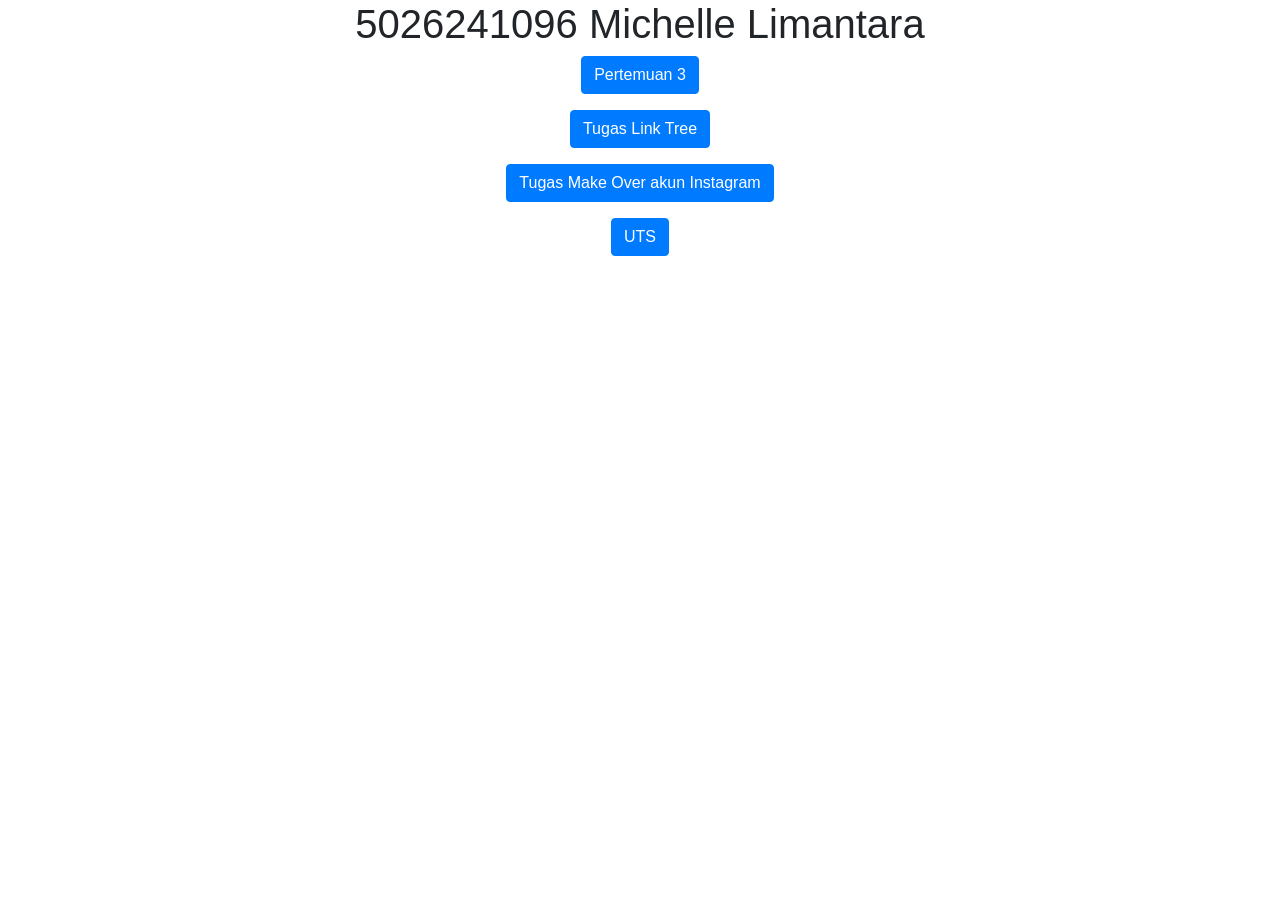
==== commit 6c58ac7c: "ETS 2026" ====
--- a/index.html
+++ b/index.html
@@ -1,470 +1,42 @@
 <!DOCTYPE html>
-<html>
+<html lang="en">
 
 <head>
-   <!-- basic -->
-   <meta charset="utf-8">
-   <meta http-equiv="X-UA-Compatible" content="IE=edge">
-   <meta name="viewport" content="width=device-width, initial-scale=1">
-   <!-- mobile metas -->
-   <meta name="viewport" content="width=device-width, initial-scale=1">
-   <meta name="viewport" content="initial-scale=1, maximum-scale=1">
-   <!-- site metas -->
-   <title>PHOTOISM</title>
-   <meta name="keywords" content="">
-   <meta name="description" content="">
-   <meta name="author" content="">
-   <!-- bootstrap css -->
-   <link rel="stylesheet" type="text/css" href="css/bootstrap.min.css">
-   <!-- style css -->
-   <link rel="stylesheet" type="text/css" href="css/style.css">
-   <!-- Responsive-->
-   <link rel="stylesheet" href="css/responsive.css">
-   <!-- fevicon -->
-   <link rel="icon" href="images/fevicon.png" type="image/gif" />
-   <!-- font css -->
-   <link href="https://fonts.googleapis.com/css2?family=Sen:wght@400;700;800&display=swap" rel="stylesheet">
-   <!-- Scrollbar Custom CSS -->
-   <link rel="stylesheet" href="css/jquery.mCustomScrollbar.min.css">
-   <!-- Tweaks for older IEs-->
-   <link rel="stylesheet" href="https://netdna.bootstrapcdn.com/font-awesome/4.0.3/css/font-awesome.css">
+    <title>5026241096</title>
+    <meta charset="utf-8">
+    <meta name="viewport" content="width=device-width, initial-scale=1">
+    <link rel="stylesheet" href="https://cdn.jsdelivr.net/npm/bootstrap@4.6.2/dist/css/bootstrap.min.css">
+    <script src="https://cdn.jsdelivr.net/npm/jquery@3.7.1/dist/jquery.slim.min.js"></script>
+    <script src="https://cdn.jsdelivr.net/npm/popper.js@1.16.1/dist/umd/popper.min.js"></script>
+    <script src="https://cdn.jsdelivr.net/npm/bootstrap@4.6.2/dist/js/bootstrap.bundle.min.js"></script>
 </head>
 
 <body>
-   <div class="header_section">
-      <div class="container-fluid">
-         <nav class="navbar navbar-expand-lg navbar-light bg-light">
-            <a class="navbar-brand" href="index.html"><img src="images/logo_photoism.png"></a>
-            <button class="navbar-toggler" type="button" data-toggle="collapse" data-target="#navbarSupportedContent"
-               aria-controls="navbarSupportedContent" aria-expanded="false" aria-label="Toggle navigation">
-               <span class="navbar-toggler-icon"></span>
-            </button>
-            <div class="collapse navbar-collapse" id="navbarSupportedContent">
-               <ul class="navbar-nav ml-auto">
-                  <li class="nav-item active">
-                     <a class="nav-link" href="index.html">Home</a>
-                  </li>
-                  <li class="nav-item">
-                     <a class="nav-link" href="about.html">About</a>
-                  </li>
-                  <li class="nav-item">
-                     <a class="nav-link" href="pricing.html">Pricelist</a>
-                  </li>
-                  <li class="nav-item">
-                     <a class="nav-link" href="services.html">Services</a>
-                  </li>
-                  <li class="nav-item">
-                     <a class="nav-link" href="contact.html">Contact</a>
-                  </li>
-               </ul>
-               <form class="form-inline my-2 my-lg-0">
-                  <div class="login_bt">
-                     <ul>
-                        <li class="active"><a href="#">Buy Now</a></li>
-                        <li><a href="#">Login</a></li>
-                        <li><a href="#"><i class="fa fa-search" aria-hidden="true"></i></a></li>
-                     </ul>
-                  </div>
-               </form>
-            </div>
-         </nav>
-      </div>
-      <!-- banner section start -->
-      <div class="banner_section layout_padding">
-         <div class="container">
-            <div class="row">
-               <div class="col-md-6">
-                  <h1 class="banner_taital">KEEP YOURSELF ALIVE <span style="color: #2b2b2b;">AT PHOTOISM</span></h1>
-                  <p class="banner_text">Originating from South Korea, Photoism is a pioneer in the global instant photo
-                     booth
-                     industry — blending technology, design, and storytelling to create high-quality, memorable
-                     experiences.</p>
-                  <div class="started_text"><a href="#">Read More</a></div>
-                  <div class="play_icon"><img src="images/play-icon.png"></div>
-               </div>
-               <div class="col-md-6">
-                  <div id="banner_slider" class="carousel slide" data-ride="carousel">
-                     <div class="carousel-inner">
-                        <div class="carousel-item active">
-                           <div class="banner_img"><img src="images\foto_photoism.jpg"></div>
-                        </div>
-                        <div class="carousel-item">
-                           <div class="banner_img"><img src="images\foto_photoism2.jpg"></div>
-                        </div>
-                     </div>
-                     <a class="carousel-control-prev" href="#banner_slider" role="button" data-slide="prev">
-                        <i class="fa fa-angle-left"></i>
-                     </a>
-                     <a class="carousel-control-next" href="#banner_slider" role="button" data-slide="next">
-                        <i class="fa fa-angle-right"></i>
-                     </a>
-                  </div>
-               </div>
-            </div>
-         </div>
-      </div>
-      <!-- banner section end -->
-   </div>
-   <!-- services section start -->
-   <div class="services_section layout_padding">
-      <div class="container">
-         <div class="row">
-            <div class="col-md-4">
-               <h1 class="services_taital">Photoism Services</h1>
-               <div class="readmore_btn"><a href="#">Read More</a></div>
-            </div>
-            <div class="col-md-8">
-               <h1 class="services_taital">
-                  <div class="services_box">
-                     <div class="services_box_left">
-                        <h5 class="fashion_text">Studio</h5>
-                        <div><img src="images/photoism-studio.png"></div>
-                     </div>
-                     <div class="services_box_right">
-                        <h5 class="fashion_text">Wedding</h5>
-                        <div><img src="images/photoism-wedding.png"></div>
-                     </div>
-                  </div>
-                  <div class="services_box_2">
-                     <div class="services_box_left">
-                        <h5 class="fashion_text">Colored</h5>
-                        <div><img src="images/photoism-colored.png"></div>
-                     </div>
-                     <div class="services_box_right">
-                        <h5 class="fashion_text">Design Shop</h5>
-                        <div><img src="images/photoism-design-shop.png"></div>
-                     </div>
-                  </div>
-               </h1>
-            </div>
-         </div>
-      </div>
-   </div>
-   <!-- services section end -->
-
-   <!-- about section start -->
-   <div class="about_section layout_padding">
-      <div class="container-fluid">
-         <div class="row">
-            <div class="col-md-6 padding_left0">
-               <div class="about_taital_main">
-                  <h1 class="about_taital">About Us</h1>
-                  <h6 class="about_text">Photoism adalah jaringan bilik foto dan studio swafoto asal Korea Selatan yang
-                     didirikan
-                     pada November 2020 oleh Kim Min-seok dan dikelola oleh Seobuk Co. Ltd. yang berbasis di
-                     Seoul. Dalam waktu singkat, Photoism berkembang pesat hingga menjadi salah satu jaringan
-                     bilik foto terbesar di dunia dengan lebih dari 1.000 gerai, termasuk ratusan lokasi di Korea
-                     Selatan.</h6>
-                  <div class="btn_main">
-                     <div class="started_bt"><a href="#">Get Started</a></div>
-                     <div class="buy_bt active"><a href="#">Buy Now</a></div>
-                  </div>
-               </div>
-            </div>
-            <div class="col-md-6">
-               <div class="about_img"><img src="images/photoism-idn.webp"></div>
-            </div>
-         </div>
-      </div>
-   </div>
-   <!-- about section end -->
-   <!-- pricing section start -->
-   <div class="pricing_section layout_padding">
-      <div class="container">
-         <div class="row">
-            <div class="col-md-12">
-               <h1 class="pricing_taital">Pricelist</h1>
-               <h6 class="enim_text">Capture your moments with high-quality photobooth experiences. Choose the package
-                  that suits your
-                  style</h6>
-            </div>
-         </div>
-         <div class="pricing_section_2">
-            <div class="row">
-               <div class="col-md-4">
-                  <div class="pricing_box">
-                     <h6 class="regular_text">Basic 4-Cut</h6>
-                     <!-- <img src="" class="img-fluid pricing-img" alt=""> -->
-                     <div class="taital_main">
-                        <h3 class="dolor_text">Rp</h3>
-                        <h1 class="dolor_text">50.000</h1>
-                     </div>
-                     <li><i class="using_text"></i> 8x Shoot</li>
-                     <li><i class="using_text"></i> HD Digital Files</li>
-                     <li><i class="using_text"></i> 2 Photo Strip</li>
-                     <li><i class="usimg_text"></i> Max 5 Person</li>
-                     <div class="readmore_bt"><a href="#">Buy Now</a></div>
-                  </div>
-               </div>
-               <div class="col-md-4">
-                  <div class="pricing_box active">
-                     <h6 class="regular_text">Basic 6-Cut</h6>
-                     <div class="taital_main">
-                        <h3 class="dolor_text">Rp</h3>
-                        <h1 class="dolor_text">50.000</h1>
-                     </div>
-                     <li><i class="using_text"></i> 16x Shoot</li>
-                     <li><i class="using_text"></i> HD Digital Files</li>
-                     <li><i class="using_text"></i> 2 Photo Strip</li>
-                     <li><i class="usimg_text"></i> Max 5 Person</li>
-                     <div class="readmore_bt"><a href="#">Buy Now</a></div>
-                  </div>
-               </div>
-               <div class="col-md-4">
-                  <div class="pricing_box">
-                     <h6 class="regular_text">Artist Frame</h6>
-                     <div class="taital_main">
-                        <h3 class="dolor_text">Rp</h3>
-                        <h1 class="dolor_text">100.000</h1>
-                     </div>
-                     <li><i class="using_text"></i> 8x Shoot</li>
-                     <li><i class="using_text"></i> HD Digital Files</li>
-                     <li><i class="using_text"></i> 2 Photo Strip</li>
-                     <li><i class="usimg_text"></i> Max 5 Person</li>
-                     <div class="readmore_bt"><a href="#">Buy Now</a></div>
-                  </div>
-               </div>
-            </div>
-         </div>
-      </div>
-      <!-- pricing section end -->
-      <!-- customer section end -->
-      <div class="customer_section layout_padding">
-         <div class="container">
-            <div class="row">
-               <div class="col-sm-12">
-                  <h1 class="customer_taital">What Is says Our customers</h1>
-               </div>
-            </div>
-         </div>
-         <div id="my_slider" class="carousel slide" data-ride="carousel">
-            <div class="carousel-inner">
-               <div class="carousel-item active">
-                  <div class="customer_section_2">
-                     <div class="container">
-                        <div class="row">
-                           <div class="col-md-12">
-                              <div class="box_main">
-                                 <div class="customer_main">
-                                    <p class="enim_text">Aku akan kasih rating 5 krn ak bener2 amaze sama cabang
-                                       photoism di sini.
-
-                                       Udh tempatnya gede, ada 5 ruangan, background ada 3 macem, ga antri, mbak2 sama
-                                       mas2 yg jaga jg ramah2 bgt... yg paling penting customer lain jg mawas diri dan
-                                       kondusif bgt disitu. Kami jd nyaman ngejar event frame collabnya.
-
-                                       beda banget sama yg dicabang taman anggrek jkt yg jelek bgt itu, aku sampe
-                                       terkejut.
-
-                                       Pokoknya applause buat photoism sby ini, sgt memuaskan. Tolong naikin gaji mas
-                                       mbanya huhu😭❤️ Keep going ❤️❤️❤️ </p>
-                                    <div class="customer_left">
-                                       <div class="customer_img"><img src="images/review1.webp"></div>
-                                    </div>
-                                    <div class="customer_right">
-                                       <h3 class="customer_name">yohana lee</h3>
-                                    </div>
-                                 </div>
-                              </div>
-                           </div>
-                        </div>
-                     </div>
-                  </div>
-               </div>
-               <div class="carousel-item">
-                  <div class="customer_section_2">
-                     <div class="container">
-                        <div class="row">
-                           <div class="col-md-12">
-                              <div class="box_main">
-                                 <div class="customer_main">
-                                    <p class="enim_text">Kemarin baru aja kesini, dan untungnya lagi sepi aja jadi
-                                       nggaaaak antri lama. Waktu dateng, staff nya langsung menyambut dengan ramah yang
-                                       awalnya cuma ngobrol sama staff lain, langsung mengalihkan pandangan ke customer
-                                       🥹🫶🏼 it really warms my heart how fast they handling their customers and making
-                                       us comfortable. Direkomendasiin buat siap siap dulu, fotonya ditunjukkin caranya
-                                       😩 salting baaaaanget 💗 habis foto dikasih plastik, staff nya compliment hasil
-                                       foto daaaan humble banget oi. Overall staff nya 10/10, tolong staff nya kaka
-                                       cantik 3 orang itu ajaya HEHEHEHE ;0 loveitloveit. </p>
-                                    <div class="customer_left">
-                                       <div class="customer_img"><img src="images/review2.webp"></div>
-                                    </div>
-                                    <div class="customer_right">
-                                       <h3 class="customer_name">Mark Lee's lover, Selly</h3>
-                                    </div>
-                                 </div>
-                              </div>
-                           </div>
-                        </div>
-                     </div>
-                  </div>
-               </div>
-               <div class="carousel-item">
-                  <div class="customer_section_2">
-                     <div class="container">
-                        <div class="row">
-                           <div class="col-md-12">
-                              <div class="box_main">
-                                 <div class="customer_main">
-                                    <p class="enim_text">besttt photoism di surabaya no doubt 💯. kakak kakaknya super
-                                       helpful, selalu dijelasin sebelum foto caranya dan mau bg yang mana. habis foto
-                                       langsung ditawarin plastik buat photonya bisa disimpen biar tetep bagus 😎 much
-                                       love kak mercy, kak dila, kak rere, kak sam super helpful super friendly, besttt
-                                       pol ✋️</p>
-                                    <div class="customer_left">
-                                       <div class="customer_img"><img src="images/review3.webp"></div>
-                                    </div>
-                                    <div class="customer_right">
-                                       <h3 class="customer_name">Ananda Tasnim</h3>
-                                    </div>
-                                 </div>
-                              </div>
-                           </div>
-                        </div>
-                     </div>
-                  </div>
-               </div>
-            </div>
-            <a class="carousel-control-prev" href="#my_slider" role="button" data-slide="prev">
-               <i class="fa fa-angle-left"></i>
-            </a>
-            <a class="carousel-control-next" href="#my_slider" role="button" data-slide="next">
-               <i class="fa fa-angle-right"></i>
-            </a>
-         </div>
-      </div>
-      <!-- customer section end -->
-      <!-- contact section start -->
-      <div class="contact_section layout_padding">
-         <div class="container">
-            <div class="row">
-               <div class="col-sm-12">
-                  <h1 class="contact_taital contact_heading">Contact Us</h1>
-               </div>
-            </div>
-            <div class="contact_section_2">
-               <div class="row">
-                  <div class="col-md-12">
-                     <div class="mail_section map_form_container">
-                        <form action="">
-                           <input type="text" class="mail_text" placeholder="Your Name" name="Your Name">
-                           <input type="text" class="mail_text" placeholder="Email" name="Email">
-                           <textarea class="massage-bt" placeholder="Massage" rows="5" id="comment"
-                              name="Massage"></textarea>
-                           <div class="contact_btn_main">
-                              <div class="send_bt active"><a href="#">Send</a></div>
-                              <div class="map_bt"><a href="#" id="showMap">Map</a></div>
-                           </div>
-                        </form>
-                        <div class="map_main map_container">
-                           <div class="map-responsive">
-                              <iframe
-                                src="https://www.google.com/maps/d/u/0/embed?mid=1ci3MBok2-vne-sGgKAIz_0JEvu2MKkA&ehbc=2E312F"
-                                width="640" height="480" frameborder="0" style="border:0; width: 100%; height: 270px;"
-                                allowfullscreen="" loading="lazy" referrerpolicy="no-referrer-when-downgrade"></iframe>
-                              <div class="btn_main">
-                                 <div class="map_bt d-flex justify-content-center w-100 map_center"><a href="#"
-                                       id="showForm">Form</a></div>
-                              </div>
-                           </div>
-                        </div>
-                     </div>
-                  </div>
-               </div>
-            </div>
-         </div>
-      </div>
-      <!-- contact section end -->
-      <!-- footer section start -->
-      <div class="footer_section layout_padding">
-         <div class="container">
-            <div class="row">
-               <div class="col-md-12">
-                  <div class="footer_logo"><img src="images/footer-logo.png"></div>
-               </div>
-            </div>
-            <div class="footer_section_2">
-               <div class="row">
-                  <div class="col-lg-3 col-sm-6">
-                     <h2 class="useful_text">Useful link </h2>
-                     <div class="footer_menu">
-                        <ul>
-                           <li><a href="index.html">Home</a></li>
-                           <li><a href="about.html">About</a></li>
-                           <li><a href="services.html">Services</a></li>
-                           <li><a href="pricing.html">Pricelist</a></li>
-                           <li><a href="contact.html">Contact Us</a></li>
-                        </ul>
-                     </div>
-                  </div>
-                  <div class="col-lg-3 col-sm-6">
-                     <h2 class="useful_text">Portfolio</h2>
-                     <div class="footer_menu">
-                        <ul>
-                           <li><a href="index.html">Home</a></li>
-                           <li><a href="about.html">About</a></li>
-                           <li><a href="services.html">Services</a></li>
-                           <li><a href="pricing.html">Pricelist</a></li>
-                           <li><a href="contact.html">Contact Us</a></li>
-                        </ul>
-                     </div>
-                  </div>
-                  <div class="col-lg-3 col-sm-6">
-                     <h2 class="useful_text">Contact Us</h2>
-                     <div class="location_text"><img src="images/call-icon.png"><span class="padding_left_15"><a
-                              href="#">1833-5723</a></span></div>
-                     <div class="location_text"><img src="images/mail-icon.png"><span class="padding_left_15"><a
-                              href="#">seobuk@seobuk.kr</a></span></div>
-                  </div>
-                  <div class="col-lg-3 col-sm-6">
-                     <h2 class="useful_text">Social Link</h2>
-                     <p class="footer_text">It is a long established fact that a reader will be </p>
-                     <div class="social_icon">
-                        <ul>
-                           <li><a href="#"><i class="fa fa-facebook" aria-hidden="true"></i></a></li>
-                           <li><a href="#"><i class="fa fa-twitter" aria-hidden="true"></i></a></li>
-                           <li><a href="#"><i class="fa fa-linkedin" aria-hidden="true"></i></a></li>
-                           <li><a href="#"><i class="fa fa-instagram" aria-hidden="true"></i></a></li>
-                        </ul>
-                     </div>
-                  </div>
-               </div>
-            </div>
-            <div class="input_main">
-               <input type="text" class="email_text" placeholder="Enter your email" name="Enter your email">
-               <div class="subscribe_bt"><a href="#">Subscribe</a></div>
-            </div>
-         </div>
-      </div>
-      <!-- footer section end -->
-      <!-- copyright section start -->
-      <div class="copyright_section">
-         <div class="container">
-            <p class="copyright_text">2020 All Rights Reserved. Design by <a href="https://html.design">Free Html
-                  Templates</a> Distribution by <a href="https://themewagon.com">ThemeWagon</a></p>
-         </div>
-      </div>
-      <!-- copyright section end -->
-      <!-- Javascript files-->
-      <script src="js/jquery.min.js"></script>
-      <script src="js/popper.min.js"></script>
-      <script src="js/bootstrap.bundle.min.js"></script>
-      <script src="js/jquery-3.0.0.min.js"></script>
-      <script src="js/plugin.js"></script>
-      <!-- sidebar -->
-      <script src="js/jquery.mCustomScrollbar.concat.min.js"></script>
-      <script src="js/custom.js"></script>
-      <!-- javascript -->
-      <script>
-         // Material Select Initialization
-         $(document).ready(function () {
-            $('.mdb-select').materialSelect();
-            $('.select-wrapper.md-form.md-outline input.select-dropdown').bind('focus blur', function () {
-               $(this).closest('.select-outline').find('label').toggleClass('active');
-               $(this).closest('.select-outline').find('.caret').toggleClass('active');
-            });
-         });
-      </script>
+    <div class="container">
+        <center>
+            <h1>5026241096 Michelle Limantara</h1>
+            <p>
+                <a href="pertemuan5.html" target="_blank" class="btn btn-primary">
+                    Pertemuan 3
+                </a>
+            </p>
+            <p>
+                <a href="tugas pertemuan 5.html" target="_blank" class="btn btn-primary">
+                    Tugas Link Tree
+                </a>
+            </p>
+            <p>
+                <a href="tugas_ets.html" target="_blank" class="btn btn-primary">
+                    Tugas Make Over akun Instagram
+                </a>
+            </p>
+            <p>
+                <a href="5026241096_Michelle Limantara.html" target="_blank" class="btn btn-primary">
+                    UTS
+                </a>
+            </p>
+        </center>
+    </div>
 </body>
 
 </html>
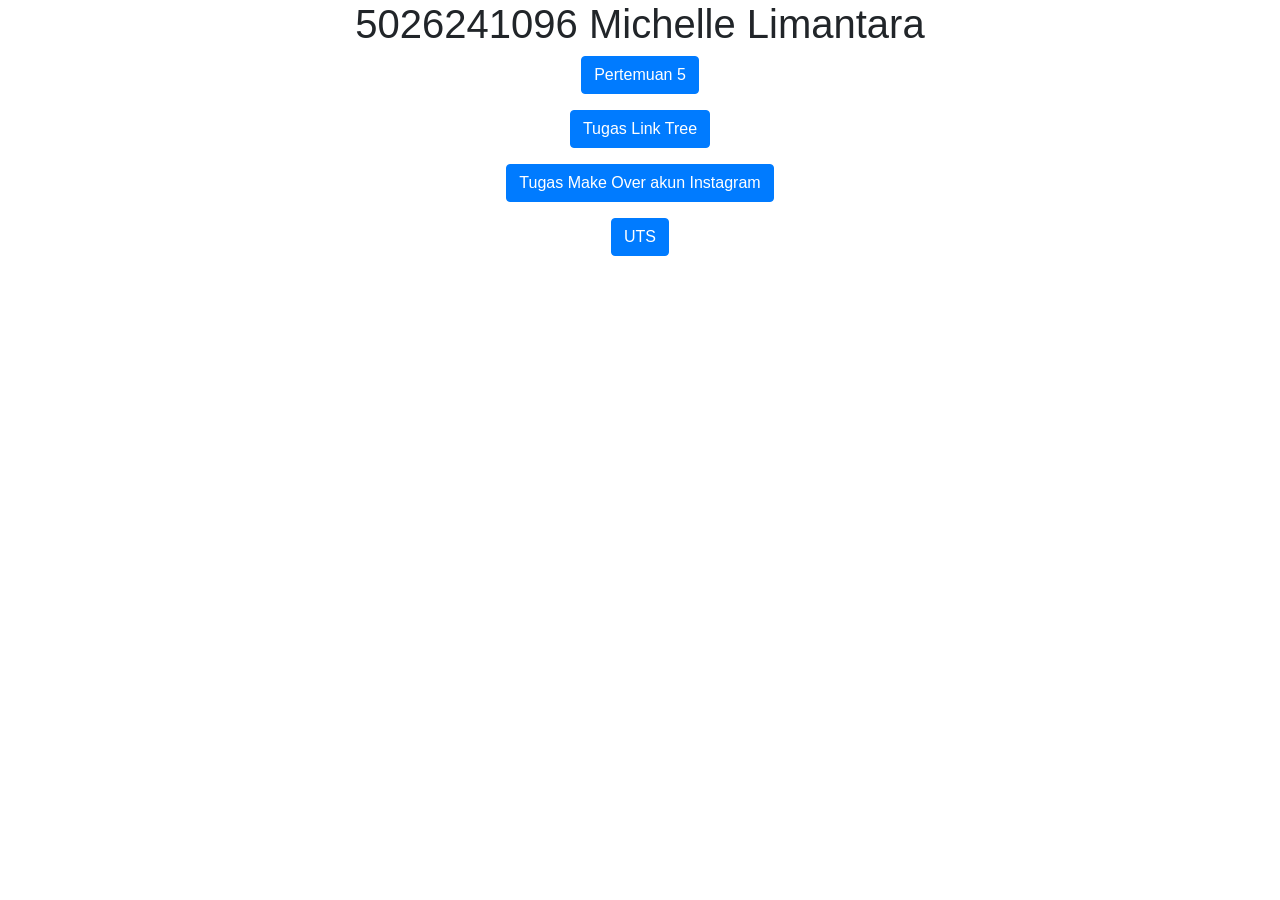
==== commit 9f0fd137: "ETS 2026" ====
--- a/index.html
+++ b/index.html
@@ -17,7 +17,7 @@
             <h1>5026241096 Michelle Limantara</h1>
             <p>
                 <a href="pertemuan5.html" target="_blank" class="btn btn-primary">
-                    Pertemuan 3
+                    Pertemuan 5
                 </a>
             </p>
             <p>
